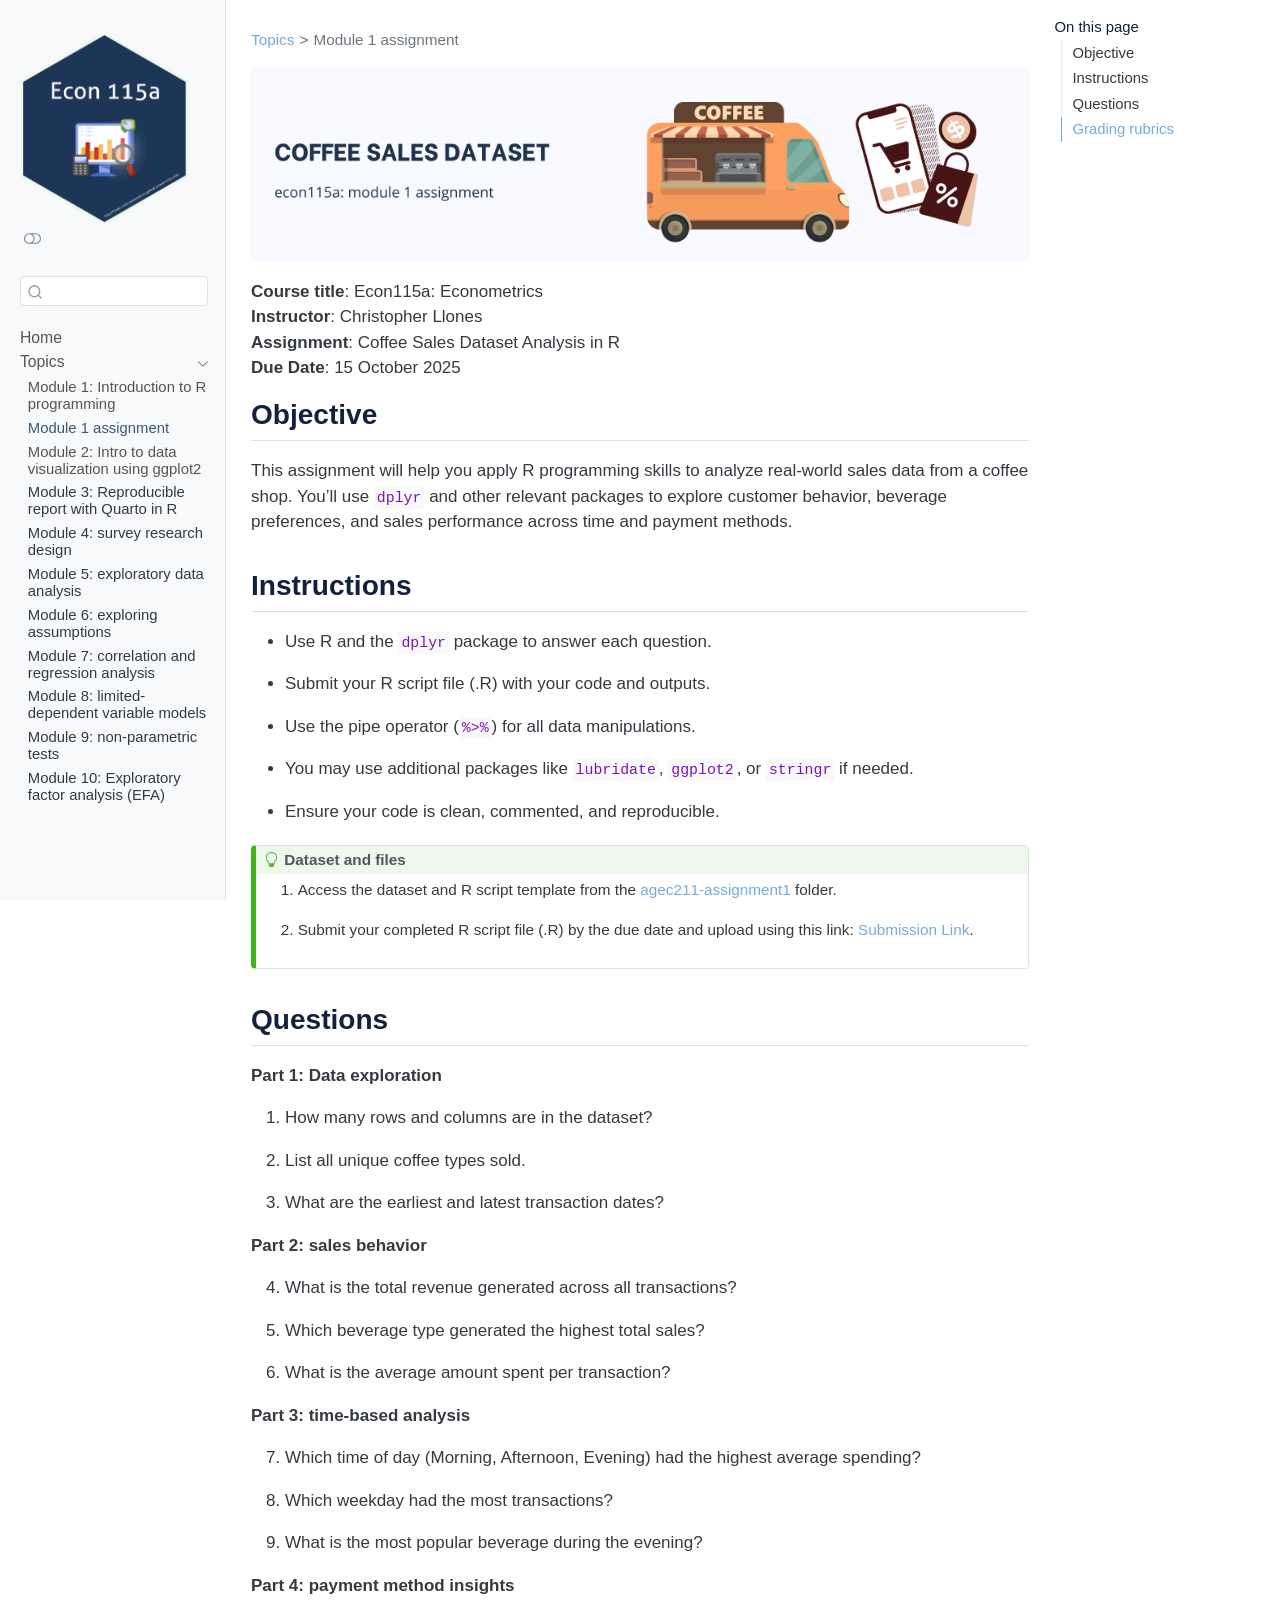
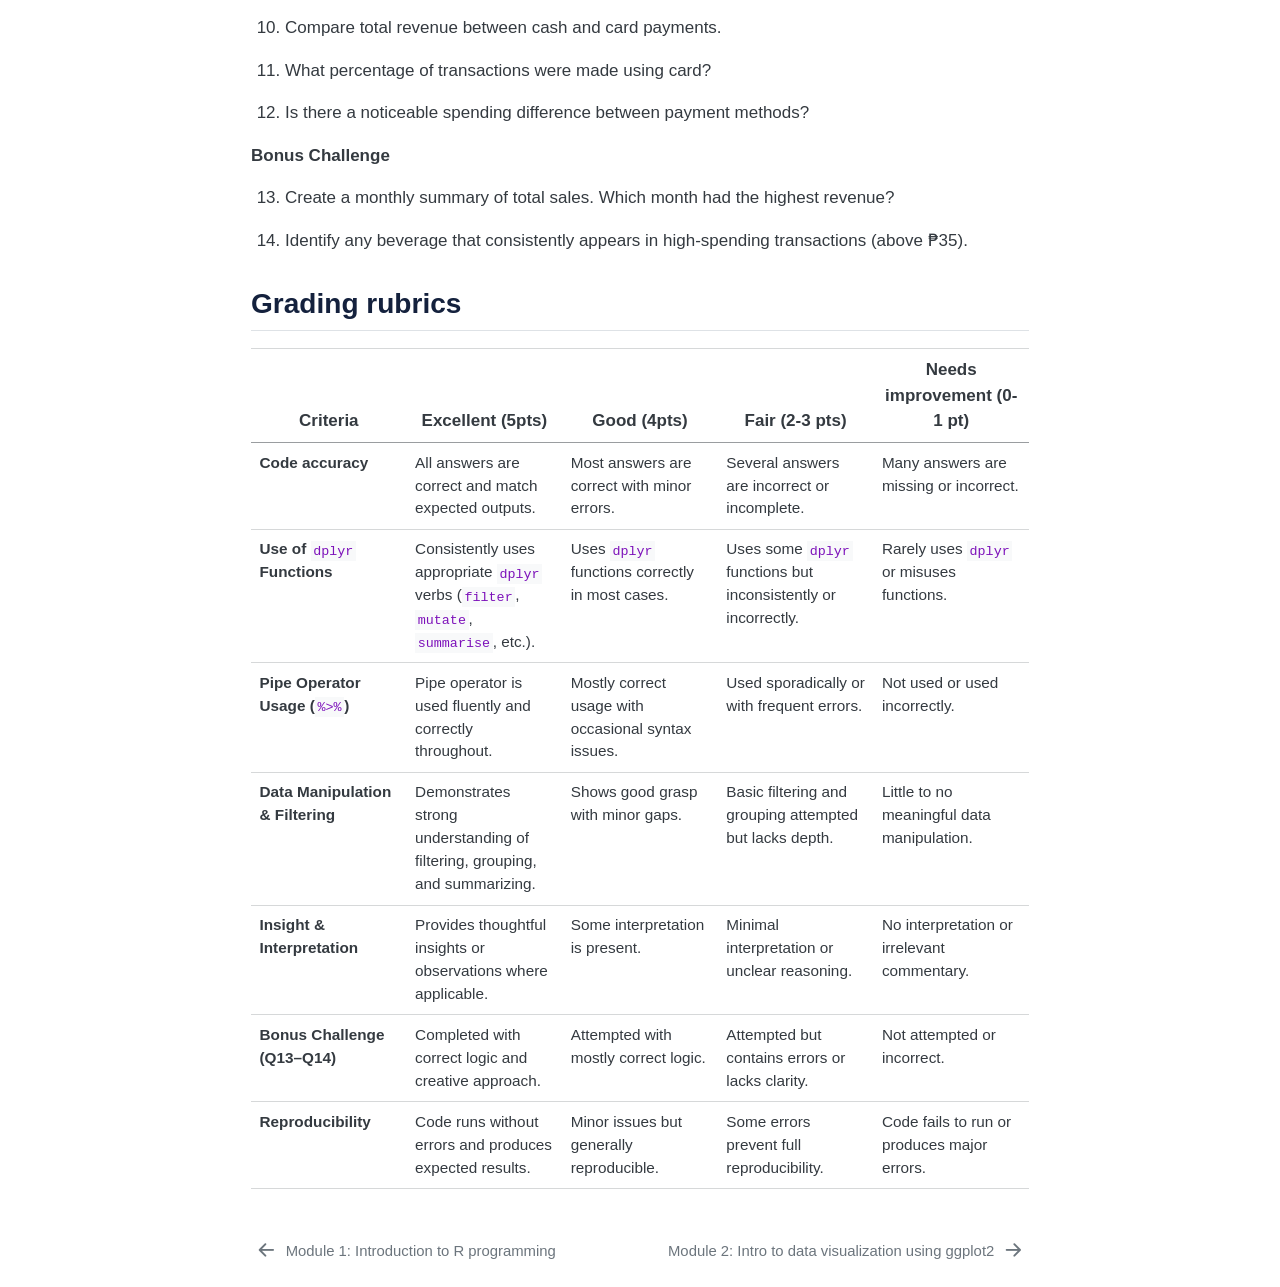
==== docs/01-assignment1-coffee-sales.html @ 6c10d8cb "econ115a assignment1 ini" ====
<!DOCTYPE html>
<html xmlns="http://www.w3.org/1999/xhtml" lang="en" xml:lang="en"><head>

<meta charset="utf-8">
<meta name="generator" content="quarto-1.7.32">

<meta name="viewport" content="width=device-width, initial-scale=1.0, user-scalable=yes">


<title>assignment1-coffee-sales – Econ115a lab</title>
<style>
code{white-space: pre-wrap;}
span.smallcaps{font-variant: small-caps;}
div.columns{display: flex; gap: min(4vw, 1.5em);}
div.column{flex: auto; overflow-x: auto;}
div.hanging-indent{margin-left: 1.5em; text-indent: -1.5em;}
ul.task-list{list-style: none;}
ul.task-list li input[type="checkbox"] {
  width: 0.8em;
  margin: 0 0.8em 0.2em -1em; /* quarto-specific, see https://github.com/quarto-dev/quarto-cli/issues/4556 */ 
  vertical-align: middle;
}
</style>


<script src="site_libs/quarto-nav/quarto-nav.js"></script>
<script src="site_libs/clipboard/clipboard.min.js"></script>
<script src="site_libs/quarto-search/autocomplete.umd.js"></script>
<script src="site_libs/quarto-search/fuse.min.js"></script>
<script src="site_libs/quarto-search/quarto-search.js"></script>
<meta name="quarto:offset" content="./">
<link href="./m2-intro-data-viz-ggplot.html" rel="next">
<link href="./m1-intro-r.html" rel="prev">
<link href="./plot/econ115a-hex-logo.png" rel="icon" type="image/png">
<script src="site_libs/quarto-html/quarto.js" type="module"></script>
<script src="site_libs/quarto-html/tabsets/tabsets.js" type="module"></script>
<script src="site_libs/quarto-html/popper.min.js"></script>
<script src="site_libs/quarto-html/tippy.umd.min.js"></script>
<script src="site_libs/quarto-html/anchor.min.js"></script>
<link href="site_libs/quarto-html/tippy.css" rel="stylesheet">
<link href="site_libs/quarto-html/quarto-syntax-highlighting-37eea08aefeeee20ff55810ff984fec1.css" rel="stylesheet" class="quarto-color-scheme" id="quarto-text-highlighting-styles">
<link href="site_libs/quarto-html/quarto-syntax-highlighting-dark-2fef5ea3f8957b3e4ecc936fc74692ca.css" rel="stylesheet" class="quarto-color-scheme quarto-color-alternate" id="quarto-text-highlighting-styles">
<link href="site_libs/quarto-html/quarto-syntax-highlighting-37eea08aefeeee20ff55810ff984fec1.css" rel="stylesheet" class="quarto-color-scheme-extra" id="quarto-text-highlighting-styles">
<script src="site_libs/bootstrap/bootstrap.min.js"></script>
<link href="site_libs/bootstrap/bootstrap-icons.css" rel="stylesheet">
<link href="site_libs/bootstrap/bootstrap-9d32788644010c1177e19e481e8179ed.min.css" rel="stylesheet" append-hash="true" class="quarto-color-scheme" id="quarto-bootstrap" data-mode="light">
<link href="site_libs/bootstrap/bootstrap-dark-8991eacc4a55f1385cc4d996f833627e.min.css" rel="stylesheet" append-hash="true" class="quarto-color-scheme quarto-color-alternate" id="quarto-bootstrap" data-mode="dark">
<link href="site_libs/bootstrap/bootstrap-9d32788644010c1177e19e481e8179ed.min.css" rel="stylesheet" append-hash="true" class="quarto-color-scheme-extra" id="quarto-bootstrap" data-mode="light">
<script id="quarto-search-options" type="application/json">{
  "location": "sidebar",
  "copy-button": false,
  "collapse-after": 3,
  "panel-placement": "start",
  "type": "textbox",
  "limit": 50,
  "keyboard-shortcut": [
    "f",
    "/",
    "s"
  ],
  "show-item-context": false,
  "language": {
    "search-no-results-text": "No results",
    "search-matching-documents-text": "matching documents",
    "search-copy-link-title": "Copy link to search",
    "search-hide-matches-text": "Hide additional matches",
    "search-more-match-text": "more match in this document",
    "search-more-matches-text": "more matches in this document",
    "search-clear-button-title": "Clear",
    "search-text-placeholder": "",
    "search-detached-cancel-button-title": "Cancel",
    "search-submit-button-title": "Submit",
    "search-label": "Search"
  }
}</script>


</head>

<body class="nav-sidebar docked quarto-light"><script id="quarto-html-before-body" type="application/javascript">
    const toggleBodyColorMode = (bsSheetEl) => {
      const mode = bsSheetEl.getAttribute("data-mode");
      const bodyEl = window.document.querySelector("body");
      if (mode === "dark") {
        bodyEl.classList.add("quarto-dark");
        bodyEl.classList.remove("quarto-light");
      } else {
        bodyEl.classList.add("quarto-light");
        bodyEl.classList.remove("quarto-dark");
      }
    }
    const toggleBodyColorPrimary = () => {
      const bsSheetEl = window.document.querySelector("link#quarto-bootstrap:not([rel=disabled-stylesheet])");
      if (bsSheetEl) {
        toggleBodyColorMode(bsSheetEl);
      }
    }
    const setColorSchemeToggle = (alternate) => {
      const toggles = window.document.querySelectorAll('.quarto-color-scheme-toggle');
      for (let i=0; i < toggles.length; i++) {
        const toggle = toggles[i];
        if (toggle) {
          if (alternate) {
            toggle.classList.add("alternate");
          } else {
            toggle.classList.remove("alternate");
          }
        }
      }
    };
    const toggleColorMode = (alternate) => {
      // Switch the stylesheets
      const primaryStylesheets = window.document.querySelectorAll('link.quarto-color-scheme:not(.quarto-color-alternate)');
      const alternateStylesheets = window.document.querySelectorAll('link.quarto-color-scheme.quarto-color-alternate');
      manageTransitions('#quarto-margin-sidebar .nav-link', false);
      if (alternate) {
        // note: dark is layered on light, we don't disable primary!
        enableStylesheet(alternateStylesheets);
        for (const sheetNode of alternateStylesheets) {
          if (sheetNode.id === "quarto-bootstrap") {
            toggleBodyColorMode(sheetNode);
          }
        }
      } else {
        disableStylesheet(alternateStylesheets);
        enableStylesheet(primaryStylesheets)
        toggleBodyColorPrimary();
      }
      manageTransitions('#quarto-margin-sidebar .nav-link', true);
      // Switch the toggles
      setColorSchemeToggle(alternate)
      // Hack to workaround the fact that safari doesn't
      // properly recolor the scrollbar when toggling (#1455)
      if (navigator.userAgent.indexOf('Safari') > 0 && navigator.userAgent.indexOf('Chrome') == -1) {
        manageTransitions("body", false);
        window.scrollTo(0, 1);
        setTimeout(() => {
          window.scrollTo(0, 0);
          manageTransitions("body", true);
        }, 40);
      }
    }
    const disableStylesheet = (stylesheets) => {
      for (let i=0; i < stylesheets.length; i++) {
        const stylesheet = stylesheets[i];
        stylesheet.rel = 'disabled-stylesheet';
      }
    }
    const enableStylesheet = (stylesheets) => {
      for (let i=0; i < stylesheets.length; i++) {
        const stylesheet = stylesheets[i];
        if(stylesheet.rel !== 'stylesheet') { // for Chrome, which will still FOUC without this check
          stylesheet.rel = 'stylesheet';
        }
      }
    }
    const manageTransitions = (selector, allowTransitions) => {
      const els = window.document.querySelectorAll(selector);
      for (let i=0; i < els.length; i++) {
        const el = els[i];
        if (allowTransitions) {
          el.classList.remove('notransition');
        } else {
          el.classList.add('notransition');
        }
      }
    }
    const isFileUrl = () => {
      return window.location.protocol === 'file:';
    }
    const hasAlternateSentinel = () => {
      let styleSentinel = getColorSchemeSentinel();
      if (styleSentinel !== null) {
        return styleSentinel === "alternate";
      } else {
        return false;
      }
    }
    const setStyleSentinel = (alternate) => {
      const value = alternate ? "alternate" : "default";
      if (!isFileUrl()) {
        window.localStorage.setItem("quarto-color-scheme", value);
      } else {
        localAlternateSentinel = value;
      }
    }
    const getColorSchemeSentinel = () => {
      if (!isFileUrl()) {
        const storageValue = window.localStorage.getItem("quarto-color-scheme");
        return storageValue != null ? storageValue : localAlternateSentinel;
      } else {
        return localAlternateSentinel;
      }
    }
    const toggleGiscusIfUsed = (isAlternate, darkModeDefault) => {
      const baseTheme = document.querySelector('#giscus-base-theme')?.value ?? 'light';
      const alternateTheme = document.querySelector('#giscus-alt-theme')?.value ?? 'dark';
      let newTheme = '';
      if(authorPrefersDark) {
        newTheme = isAlternate ? baseTheme : alternateTheme;
      } else {
        newTheme = isAlternate ? alternateTheme : baseTheme;
      }
      const changeGiscusTheme = () => {
        // From: https://github.com/giscus/giscus/issues/336
        const sendMessage = (message) => {
          const iframe = document.querySelector('iframe.giscus-frame');
          if (!iframe) return;
          iframe.contentWindow.postMessage({ giscus: message }, 'https://giscus.app');
        }
        sendMessage({
          setConfig: {
            theme: newTheme
          }
        });
      }
      const isGiscussLoaded = window.document.querySelector('iframe.giscus-frame') !== null;
      if (isGiscussLoaded) {
        changeGiscusTheme();
      }
    };
    const authorPrefersDark = false;
    const darkModeDefault = authorPrefersDark;
      document.querySelector('link#quarto-text-highlighting-styles.quarto-color-scheme-extra').rel = 'disabled-stylesheet';
      document.querySelector('link#quarto-bootstrap.quarto-color-scheme-extra').rel = 'disabled-stylesheet';
    let localAlternateSentinel = darkModeDefault ? 'alternate' : 'default';
    // Dark / light mode switch
    window.quartoToggleColorScheme = () => {
      // Read the current dark / light value
      let toAlternate = !hasAlternateSentinel();
      toggleColorMode(toAlternate);
      setStyleSentinel(toAlternate);
      toggleGiscusIfUsed(toAlternate, darkModeDefault);
      window.dispatchEvent(new Event('resize'));
    };
    // Switch to dark mode if need be
    if (hasAlternateSentinel()) {
      toggleColorMode(true);
    } else {
      toggleColorMode(false);
    }
  </script>

<div id="quarto-search-results"></div>
  <header id="quarto-header" class="headroom fixed-top">
  <nav class="quarto-secondary-nav">
    <div class="container-fluid d-flex">
      <button type="button" class="quarto-btn-toggle btn" data-bs-toggle="collapse" role="button" data-bs-target=".quarto-sidebar-collapse-item" aria-controls="quarto-sidebar" aria-expanded="false" aria-label="Toggle sidebar navigation" onclick="if (window.quartoToggleHeadroom) { window.quartoToggleHeadroom(); }">
        <i class="bi bi-layout-text-sidebar-reverse"></i>
      </button>
        <nav class="quarto-page-breadcrumbs" aria-label="breadcrumb"><ol class="breadcrumb"><li class="breadcrumb-item"><a href="./m1-intro-r.html">Topics</a></li><li class="breadcrumb-item"><a href="./01-assignment1-coffee-sales.html">Module 1 assignment</a></li></ol></nav>
        <a class="flex-grow-1" role="navigation" data-bs-toggle="collapse" data-bs-target=".quarto-sidebar-collapse-item" aria-controls="quarto-sidebar" aria-expanded="false" aria-label="Toggle sidebar navigation" onclick="if (window.quartoToggleHeadroom) { window.quartoToggleHeadroom(); }">      
        </a>
      <button type="button" class="btn quarto-search-button" aria-label="Search" onclick="window.quartoOpenSearch();">
        <i class="bi bi-search"></i>
      </button>
    </div>
  </nav>
</header>
<!-- content -->
<div id="quarto-content" class="quarto-container page-columns page-rows-contents page-layout-article">
<!-- sidebar -->
  <nav id="quarto-sidebar" class="sidebar collapse collapse-horizontal quarto-sidebar-collapse-item sidebar-navigation docked overflow-auto">
    <div class="pt-lg-2 mt-2 text-left sidebar-header">
      <a href="./index.html" class="sidebar-logo-link">
      <img src="./plot/econ115a-hex-logo.png" alt="" class="sidebar-logo py-0 d-lg-inline d-none">
      </a>
      <div class="sidebar-tools-main">
  <a href="" class="quarto-color-scheme-toggle quarto-navigation-tool  px-1" onclick="window.quartoToggleColorScheme(); return false;" title="Toggle dark mode"><i class="bi"></i></a>
</div>
      </div>
        <div class="mt-2 flex-shrink-0 align-items-center">
        <div class="sidebar-search">
        <div id="quarto-search" class="" title="Search"></div>
        </div>
        </div>
    <div class="sidebar-menu-container"> 
    <ul class="list-unstyled mt-1">
        <li class="sidebar-item">
  <div class="sidebar-item-container"> 
  <a href="./index.html" class="sidebar-item-text sidebar-link">
 <span class="menu-text">Home</span></a>
  </div>
</li>
        <li class="sidebar-item sidebar-item-section">
      <div class="sidebar-item-container"> 
            <a class="sidebar-item-text sidebar-link text-start" data-bs-toggle="collapse" data-bs-target="#quarto-sidebar-section-1" role="navigation" aria-expanded="true">
 <span class="menu-text">Topics</span></a>
          <a class="sidebar-item-toggle text-start" data-bs-toggle="collapse" data-bs-target="#quarto-sidebar-section-1" role="navigation" aria-expanded="true" aria-label="Toggle section">
            <i class="bi bi-chevron-right ms-2"></i>
          </a> 
      </div>
      <ul id="quarto-sidebar-section-1" class="collapse list-unstyled sidebar-section depth1 show">  
          <li class="sidebar-item">
  <div class="sidebar-item-container"> 
  <a href="./m1-intro-r.html" class="sidebar-item-text sidebar-link">
 <span class="menu-text">Module 1: Introduction to R programming</span></a>
  </div>
</li>
          <li class="sidebar-item">
  <div class="sidebar-item-container"> 
  <a href="./01-assignment1-coffee-sales.html" class="sidebar-item-text sidebar-link active">
 <span class="menu-text">Module 1 assignment</span></a>
  </div>
</li>
          <li class="sidebar-item">
  <div class="sidebar-item-container"> 
  <a href="./m2-intro-data-viz-ggplot.html" class="sidebar-item-text sidebar-link">
 <span class="menu-text">Module 2: Intro to data visualization using ggplot2</span></a>
  </div>
</li>
          <li class="sidebar-item">
 <span class="menu-text">Module 3: Reproducible report with Quarto in R</span>
  </li>
          <li class="sidebar-item">
 <span class="menu-text">Module 4: survey research design</span>
  </li>
          <li class="sidebar-item">
 <span class="menu-text">Module 5: exploratory data analysis</span>
  </li>
          <li class="sidebar-item">
 <span class="menu-text">Module 6: exploring assumptions</span>
  </li>
          <li class="sidebar-item">
 <span class="menu-text">Module 7: correlation and regression analysis</span>
  </li>
          <li class="sidebar-item">
 <span class="menu-text">Module 8: limited-dependent variable models</span>
  </li>
          <li class="sidebar-item">
 <span class="menu-text">Module 9: non-parametric tests</span>
  </li>
          <li class="sidebar-item">
 <span class="menu-text">Module 10: Exploratory factor analysis (EFA)</span>
  </li>
      </ul>
  </li>
    </ul>
    </div>
</nav>
<div id="quarto-sidebar-glass" class="quarto-sidebar-collapse-item" data-bs-toggle="collapse" data-bs-target=".quarto-sidebar-collapse-item"></div>
<!-- margin-sidebar -->
    <div id="quarto-margin-sidebar" class="sidebar margin-sidebar">
        <nav id="TOC" role="doc-toc" class="toc-active">
    <h2 id="toc-title">On this page</h2>
   
  <ul>
  <li><a href="#objective" id="toc-objective" class="nav-link active" data-scroll-target="#objective">Objective</a></li>
  <li><a href="#instructions" id="toc-instructions" class="nav-link" data-scroll-target="#instructions">Instructions</a></li>
  <li><a href="#questions" id="toc-questions" class="nav-link" data-scroll-target="#questions">Questions</a></li>
  <li><a href="#grading-rubrics" id="toc-grading-rubrics" class="nav-link" data-scroll-target="#grading-rubrics">Grading rubrics</a></li>
  </ul>
</nav>
    </div>
<!-- main -->
<main class="content" id="quarto-document-content"><header id="title-block-header" class="quarto-title-block"><nav class="quarto-page-breadcrumbs quarto-title-breadcrumbs d-none d-lg-block" aria-label="breadcrumb"><ol class="breadcrumb"><li class="breadcrumb-item"><a href="./m1-intro-r.html">Topics</a></li><li class="breadcrumb-item"><a href="./01-assignment1-coffee-sales.html">Module 1 assignment</a></li></ol></nav></header>





<p><img src="plot/econ115a-assignment1.png" class="img-fluid"></p>
<p><strong>Course title</strong>: Econ115a: Econometrics <br> <strong>Instructor</strong>: Christopher Llones <br> <strong>Assignment</strong>: Coffee Sales Dataset Analysis in R <br> <strong>Due Date</strong>: 15 October 2025</p>
<section id="objective" class="level2">
<h2 class="anchored" data-anchor-id="objective">Objective</h2>
<p>This assignment will help you apply R programming skills to analyze real-world sales data from a coffee shop. You’ll use <code>dplyr</code> and other relevant packages to explore customer behavior, beverage preferences, and sales performance across time and payment methods.</p>
</section>
<section id="instructions" class="level2">
<h2 class="anchored" data-anchor-id="instructions">Instructions</h2>
<ul>
<li><p>Use R and the <code>dplyr</code> package to answer each question.</p></li>
<li><p>Submit your R script file (.R) with your code and outputs.</p></li>
<li><p>Use the pipe operator (<code>%&gt;%</code>) for all data manipulations.</p></li>
<li><p>You may use additional packages like <code>lubridate</code>, <code>ggplot2</code>, or <code>stringr</code> if needed.</p></li>
<li><p>Ensure your code is clean, commented, and reproducible.</p></li>
</ul>
<div class="callout callout-style-default callout-tip callout-titled">
<div class="callout-header d-flex align-content-center">
<div class="callout-icon-container">
<i class="callout-icon"></i>
</div>
<div class="callout-title-container flex-fill">
Dataset and files
</div>
</div>
<div class="callout-body-container callout-body">
<ol type="1">
<li><p>Access the dataset and R script template from the <a href="https://drive.google.com/drive/folders/1F6hD1r-roRAdwbJiM7tzIdOsZFpW36mX?usp=sharing">agec211-assignment1</a> folder.</p></li>
<li><p>Submit your completed R script file (.R) by the due date and upload using this link: <a href="">Submission Link</a>.</p></li>
</ol>
</div>
</div>
</section>
<section id="questions" class="level2">
<h2 class="anchored" data-anchor-id="questions">Questions</h2>
<p><strong>Part 1: Data exploration</strong></p>
<ol type="1">
<li><p>How many rows and columns are in the dataset?</p></li>
<li><p>List all unique coffee types sold.</p></li>
<li><p>What are the earliest and latest transaction dates?</p></li>
</ol>
<p><strong>Part 2: sales behavior</strong></p>
<ol start="4" type="1">
<li><p>What is the total revenue generated across all transactions?</p></li>
<li><p>Which beverage type generated the highest total sales?</p></li>
<li><p>What is the average amount spent per transaction?</p></li>
</ol>
<p><strong>Part 3: time-based analysis</strong></p>
<ol start="7" type="1">
<li><p>Which time of day (Morning, Afternoon, Evening) had the highest average spending?</p></li>
<li><p>Which weekday had the most transactions?</p></li>
<li><p>What is the most popular beverage during the evening?</p></li>
</ol>
<p><strong>Part 4: payment method insights</strong></p>
<ol start="10" type="1">
<li><p>Compare total revenue between cash and card payments.</p></li>
<li><p>What percentage of transactions were made using card?</p></li>
<li><p>Is there a noticeable spending difference between payment methods?</p></li>
</ol>
<p><strong>Bonus Challenge</strong></p>
<ol start="13" type="1">
<li><p>Create a monthly summary of total sales. Which month had the highest revenue?</p></li>
<li><p>Identify any beverage that consistently appears in high-spending transactions (above ₱35).</p></li>
</ol>
</section>
<section id="grading-rubrics" class="level2">
<h2 class="anchored" data-anchor-id="grading-rubrics">Grading rubrics</h2>
<table class="caption-top table">
<colgroup>
<col style="width: 20%">
<col style="width: 20%">
<col style="width: 20%">
<col style="width: 20%">
<col style="width: 20%">
</colgroup>
<thead>
<tr class="header">
<th>Criteria</th>
<th>Excellent (5pts)</th>
<th>Good (4pts)</th>
<th>Fair (2-3 pts)</th>
<th>Needs improvement (0-1 pt)</th>
</tr>
</thead>
<tbody>
<tr class="odd">
<td><strong>Code accuracy</strong></td>
<td>All answers are correct and match expected outputs.</td>
<td>Most answers are correct with minor errors.</td>
<td>Several answers are incorrect or incomplete.</td>
<td>Many answers are missing or incorrect.</td>
</tr>
<tr class="even">
<td><strong>Use of</strong> <code>dplyr</code> <strong>Functions</strong></td>
<td>Consistently uses appropriate <code>dplyr</code> verbs (<code>filter</code>, <code>mutate</code>, <code>summarise</code>, etc.).</td>
<td>Uses <code>dplyr</code> functions correctly in most cases.</td>
<td>Uses some <code>dplyr</code> functions but inconsistently or incorrectly.</td>
<td>Rarely uses <code>dplyr</code> or misuses functions.</td>
</tr>
<tr class="odd">
<td><strong>Pipe Operator Usage (</strong><code>%&gt;%</code><strong>)</strong></td>
<td>Pipe operator is used fluently and correctly throughout.</td>
<td>Mostly correct usage with occasional syntax issues.</td>
<td>Used sporadically or with frequent errors.</td>
<td>Not used or used incorrectly.</td>
</tr>
<tr class="even">
<td><strong>Data Manipulation &amp; Filtering</strong></td>
<td>Demonstrates strong understanding of filtering, grouping, and summarizing.</td>
<td>Shows good grasp with minor gaps.</td>
<td>Basic filtering and grouping attempted but lacks depth.</td>
<td>Little to no meaningful data manipulation.</td>
</tr>
<tr class="odd">
<td><strong>Insight &amp; Interpretation</strong></td>
<td>Provides thoughtful insights or observations where applicable.</td>
<td>Some interpretation is present.</td>
<td>Minimal interpretation or unclear reasoning.</td>
<td>No interpretation or irrelevant commentary.</td>
</tr>
<tr class="even">
<td><strong>Bonus Challenge (Q13–Q14)</strong></td>
<td>Completed with correct logic and creative approach.</td>
<td>Attempted with mostly correct logic.</td>
<td>Attempted but contains errors or lacks clarity.</td>
<td>Not attempted or incorrect.</td>
</tr>
<tr class="odd">
<td><strong>Reproducibility</strong></td>
<td>Code runs without errors and produces expected results.</td>
<td>Minor issues but generally reproducible.</td>
<td>Some errors prevent full reproducibility.</td>
<td>Code fails to run or produces major errors.</td>
</tr>
</tbody>
</table>


</section>

</main> <!-- /main -->
<script id="quarto-html-after-body" type="application/javascript">
  window.document.addEventListener("DOMContentLoaded", function (event) {
    // Ensure there is a toggle, if there isn't float one in the top right
    if (window.document.querySelector('.quarto-color-scheme-toggle') === null) {
      const a = window.document.createElement('a');
      a.classList.add('top-right');
      a.classList.add('quarto-color-scheme-toggle');
      a.href = "";
      a.onclick = function() { try { window.quartoToggleColorScheme(); } catch {} return false; };
      const i = window.document.createElement("i");
      i.classList.add('bi');
      a.appendChild(i);
      window.document.body.appendChild(a);
    }
    setColorSchemeToggle(hasAlternateSentinel())
    const icon = "";
    const anchorJS = new window.AnchorJS();
    anchorJS.options = {
      placement: 'right',
      icon: icon
    };
    anchorJS.add('.anchored');
    const isCodeAnnotation = (el) => {
      for (const clz of el.classList) {
        if (clz.startsWith('code-annotation-')) {                     
          return true;
        }
      }
      return false;
    }
    const onCopySuccess = function(e) {
      // button target
      const button = e.trigger;
      // don't keep focus
      button.blur();
      // flash "checked"
      button.classList.add('code-copy-button-checked');
      var currentTitle = button.getAttribute("title");
      button.setAttribute("title", "Copied!");
      let tooltip;
      if (window.bootstrap) {
        button.setAttribute("data-bs-toggle", "tooltip");
        button.setAttribute("data-bs-placement", "left");
        button.setAttribute("data-bs-title", "Copied!");
        tooltip = new bootstrap.Tooltip(button, 
          { trigger: "manual", 
            customClass: "code-copy-button-tooltip",
            offset: [0, -8]});
        tooltip.show();    
      }
      setTimeout(function() {
        if (tooltip) {
          tooltip.hide();
          button.removeAttribute("data-bs-title");
          button.removeAttribute("data-bs-toggle");
          button.removeAttribute("data-bs-placement");
        }
        button.setAttribute("title", currentTitle);
        button.classList.remove('code-copy-button-checked');
      }, 1000);
      // clear code selection
      e.clearSelection();
    }
    const getTextToCopy = function(trigger) {
        const codeEl = trigger.previousElementSibling.cloneNode(true);
        for (const childEl of codeEl.children) {
          if (isCodeAnnotation(childEl)) {
            childEl.remove();
          }
        }
        return codeEl.innerText;
    }
    const clipboard = new window.ClipboardJS('.code-copy-button:not([data-in-quarto-modal])', {
      text: getTextToCopy
    });
    clipboard.on('success', onCopySuccess);
    if (window.document.getElementById('quarto-embedded-source-code-modal')) {
      const clipboardModal = new window.ClipboardJS('.code-copy-button[data-in-quarto-modal]', {
        text: getTextToCopy,
        container: window.document.getElementById('quarto-embedded-source-code-modal')
      });
      clipboardModal.on('success', onCopySuccess);
    }
      var localhostRegex = new RegExp(/^(?:http|https):\/\/localhost\:?[0-9]*\//);
      var mailtoRegex = new RegExp(/^mailto:/);
        var filterRegex = new RegExp("https:\/\/econ-115a-econometrics\.github\.io\/econ115a-lab-site\/");
      var isInternal = (href) => {
          return filterRegex.test(href) || localhostRegex.test(href) || mailtoRegex.test(href);
      }
      // Inspect non-navigation links and adorn them if external
     var links = window.document.querySelectorAll('a[href]:not(.nav-link):not(.navbar-brand):not(.toc-action):not(.sidebar-link):not(.sidebar-item-toggle):not(.pagination-link):not(.no-external):not([aria-hidden]):not(.dropdown-item):not(.quarto-navigation-tool):not(.about-link)');
      for (var i=0; i<links.length; i++) {
        const link = links[i];
        if (!isInternal(link.href)) {
          // undo the damage that might have been done by quarto-nav.js in the case of
          // links that we want to consider external
          if (link.dataset.originalHref !== undefined) {
            link.href = link.dataset.originalHref;
          }
        }
      }
    function tippyHover(el, contentFn, onTriggerFn, onUntriggerFn) {
      const config = {
        allowHTML: true,
        maxWidth: 500,
        delay: 100,
        arrow: false,
        appendTo: function(el) {
            return el.parentElement;
        },
        interactive: true,
        interactiveBorder: 10,
        theme: 'quarto',
        placement: 'bottom-start',
      };
      if (contentFn) {
        config.content = contentFn;
      }
      if (onTriggerFn) {
        config.onTrigger = onTriggerFn;
      }
      if (onUntriggerFn) {
        config.onUntrigger = onUntriggerFn;
      }
      window.tippy(el, config); 
    }
    const noterefs = window.document.querySelectorAll('a[role="doc-noteref"]');
    for (var i=0; i<noterefs.length; i++) {
      const ref = noterefs[i];
      tippyHover(ref, function() {
        // use id or data attribute instead here
        let href = ref.getAttribute('data-footnote-href') || ref.getAttribute('href');
        try { href = new URL(href).hash; } catch {}
        const id = href.replace(/^#\/?/, "");
        const note = window.document.getElementById(id);
        if (note) {
          return note.innerHTML;
        } else {
          return "";
        }
      });
    }
    const xrefs = window.document.querySelectorAll('a.quarto-xref');
    const processXRef = (id, note) => {
      // Strip column container classes
      const stripColumnClz = (el) => {
        el.classList.remove("page-full", "page-columns");
        if (el.children) {
          for (const child of el.children) {
            stripColumnClz(child);
          }
        }
      }
      stripColumnClz(note)
      if (id === null || id.startsWith('sec-')) {
        // Special case sections, only their first couple elements
        const container = document.createElement("div");
        if (note.children && note.children.length > 2) {
          container.appendChild(note.children[0].cloneNode(true));
          for (let i = 1; i < note.children.length; i++) {
            const child = note.children[i];
            if (child.tagName === "P" && child.innerText === "") {
              continue;
            } else {
              container.appendChild(child.cloneNode(true));
              break;
            }
          }
          if (window.Quarto?.typesetMath) {
            window.Quarto.typesetMath(container);
          }
          return container.innerHTML
        } else {
          if (window.Quarto?.typesetMath) {
            window.Quarto.typesetMath(note);
          }
          return note.innerHTML;
        }
      } else {
        // Remove any anchor links if they are present
        const anchorLink = note.querySelector('a.anchorjs-link');
        if (anchorLink) {
          anchorLink.remove();
        }
        if (window.Quarto?.typesetMath) {
          window.Quarto.typesetMath(note);
        }
        if (note.classList.contains("callout")) {
          return note.outerHTML;
        } else {
          return note.innerHTML;
        }
      }
    }
    for (var i=0; i<xrefs.length; i++) {
      const xref = xrefs[i];
      tippyHover(xref, undefined, function(instance) {
        instance.disable();
        let url = xref.getAttribute('href');
        let hash = undefined; 
        if (url.startsWith('#')) {
          hash = url;
        } else {
          try { hash = new URL(url).hash; } catch {}
        }
        if (hash) {
          const id = hash.replace(/^#\/?/, "");
          const note = window.document.getElementById(id);
          if (note !== null) {
            try {
              const html = processXRef(id, note.cloneNode(true));
              instance.setContent(html);
            } finally {
              instance.enable();
              instance.show();
            }
          } else {
            // See if we can fetch this
            fetch(url.split('#')[0])
            .then(res => res.text())
            .then(html => {
              const parser = new DOMParser();
              const htmlDoc = parser.parseFromString(html, "text/html");
              const note = htmlDoc.getElementById(id);
              if (note !== null) {
                const html = processXRef(id, note);
                instance.setContent(html);
              } 
            }).finally(() => {
              instance.enable();
              instance.show();
            });
          }
        } else {
          // See if we can fetch a full url (with no hash to target)
          // This is a special case and we should probably do some content thinning / targeting
          fetch(url)
          .then(res => res.text())
          .then(html => {
            const parser = new DOMParser();
            const htmlDoc = parser.parseFromString(html, "text/html");
            const note = htmlDoc.querySelector('main.content');
            if (note !== null) {
              // This should only happen for chapter cross references
              // (since there is no id in the URL)
              // remove the first header
              if (note.children.length > 0 && note.children[0].tagName === "HEADER") {
                note.children[0].remove();
              }
              const html = processXRef(null, note);
              instance.setContent(html);
            } 
          }).finally(() => {
            instance.enable();
            instance.show();
          });
        }
      }, function(instance) {
      });
    }
        let selectedAnnoteEl;
        const selectorForAnnotation = ( cell, annotation) => {
          let cellAttr = 'data-code-cell="' + cell + '"';
          let lineAttr = 'data-code-annotation="' +  annotation + '"';
          const selector = 'span[' + cellAttr + '][' + lineAttr + ']';
          return selector;
        }
        const selectCodeLines = (annoteEl) => {
          const doc = window.document;
          const targetCell = annoteEl.getAttribute("data-target-cell");
          const targetAnnotation = annoteEl.getAttribute("data-target-annotation");
          const annoteSpan = window.document.querySelector(selectorForAnnotation(targetCell, targetAnnotation));
          const lines = annoteSpan.getAttribute("data-code-lines").split(",");
          const lineIds = lines.map((line) => {
            return targetCell + "-" + line;
          })
          let top = null;
          let height = null;
          let parent = null;
          if (lineIds.length > 0) {
              //compute the position of the single el (top and bottom and make a div)
              const el = window.document.getElementById(lineIds[0]);
              top = el.offsetTop;
              height = el.offsetHeight;
              parent = el.parentElement.parentElement;
            if (lineIds.length > 1) {
              const lastEl = window.document.getElementById(lineIds[lineIds.length - 1]);
              const bottom = lastEl.offsetTop + lastEl.offsetHeight;
              height = bottom - top;
            }
            if (top !== null && height !== null && parent !== null) {
              // cook up a div (if necessary) and position it 
              let div = window.document.getElementById("code-annotation-line-highlight");
              if (div === null) {
                div = window.document.createElement("div");
                div.setAttribute("id", "code-annotation-line-highlight");
                div.style.position = 'absolute';
                parent.appendChild(div);
              }
              div.style.top = top - 2 + "px";
              div.style.height = height + 4 + "px";
              div.style.left = 0;
              let gutterDiv = window.document.getElementById("code-annotation-line-highlight-gutter");
              if (gutterDiv === null) {
                gutterDiv = window.document.createElement("div");
                gutterDiv.setAttribute("id", "code-annotation-line-highlight-gutter");
                gutterDiv.style.position = 'absolute';
                const codeCell = window.document.getElementById(targetCell);
                const gutter = codeCell.querySelector('.code-annotation-gutter');
                gutter.appendChild(gutterDiv);
              }
              gutterDiv.style.top = top - 2 + "px";
              gutterDiv.style.height = height + 4 + "px";
            }
            selectedAnnoteEl = annoteEl;
          }
        };
        const unselectCodeLines = () => {
          const elementsIds = ["code-annotation-line-highlight", "code-annotation-line-highlight-gutter"];
          elementsIds.forEach((elId) => {
            const div = window.document.getElementById(elId);
            if (div) {
              div.remove();
            }
          });
          selectedAnnoteEl = undefined;
        };
          // Handle positioning of the toggle
      window.addEventListener(
        "resize",
        throttle(() => {
          elRect = undefined;
          if (selectedAnnoteEl) {
            selectCodeLines(selectedAnnoteEl);
          }
        }, 10)
      );
      function throttle(fn, ms) {
      let throttle = false;
      let timer;
        return (...args) => {
          if(!throttle) { // first call gets through
              fn.apply(this, args);
              throttle = true;
          } else { // all the others get throttled
              if(timer) clearTimeout(timer); // cancel #2
              timer = setTimeout(() => {
                fn.apply(this, args);
                timer = throttle = false;
              }, ms);
          }
        };
      }
        // Attach click handler to the DT
        const annoteDls = window.document.querySelectorAll('dt[data-target-cell]');
        for (const annoteDlNode of annoteDls) {
          annoteDlNode.addEventListener('click', (event) => {
            const clickedEl = event.target;
            if (clickedEl !== selectedAnnoteEl) {
              unselectCodeLines();
              const activeEl = window.document.querySelector('dt[data-target-cell].code-annotation-active');
              if (activeEl) {
                activeEl.classList.remove('code-annotation-active');
              }
              selectCodeLines(clickedEl);
              clickedEl.classList.add('code-annotation-active');
            } else {
              // Unselect the line
              unselectCodeLines();
              clickedEl.classList.remove('code-annotation-active');
            }
          });
        }
    const findCites = (el) => {
      const parentEl = el.parentElement;
      if (parentEl) {
        const cites = parentEl.dataset.cites;
        if (cites) {
          return {
            el,
            cites: cites.split(' ')
          };
        } else {
          return findCites(el.parentElement)
        }
      } else {
        return undefined;
      }
    };
    var bibliorefs = window.document.querySelectorAll('a[role="doc-biblioref"]');
    for (var i=0; i<bibliorefs.length; i++) {
      const ref = bibliorefs[i];
      const citeInfo = findCites(ref);
      if (citeInfo) {
        tippyHover(citeInfo.el, function() {
          var popup = window.document.createElement('div');
          citeInfo.cites.forEach(function(cite) {
            var citeDiv = window.document.createElement('div');
            citeDiv.classList.add('hanging-indent');
            citeDiv.classList.add('csl-entry');
            var biblioDiv = window.document.getElementById('ref-' + cite);
            if (biblioDiv) {
              citeDiv.innerHTML = biblioDiv.innerHTML;
            }
            popup.appendChild(citeDiv);
          });
          return popup.innerHTML;
        });
      }
    }
  });
  </script>
<nav class="page-navigation">
  <div class="nav-page nav-page-previous">
      <a href="./m1-intro-r.html" class="pagination-link" aria-label="Module 1: Introduction to R programming">
        <i class="bi bi-arrow-left-short"></i> <span class="nav-page-text">Module 1: Introduction to R programming</span>
      </a>          
  </div>
  <div class="nav-page nav-page-next">
      <a href="./m2-intro-data-viz-ggplot.html" class="pagination-link" aria-label="Module 2: Intro to data visualization using ggplot2">
        <span class="nav-page-text">Module 2: Intro to data visualization using ggplot2</span> <i class="bi bi-arrow-right-short"></i>
      </a>
  </div>
</nav>
</div> <!-- /content -->




</body></html>
---- docs/site_libs/quarto-html/tippy.css ----
.tippy-box[data-animation=fade][data-state=hidden]{opacity:0}[data-tippy-root]{max-width:calc(100vw - 10px)}.tippy-box{position:relative;background-color:#333;color:#fff;border-radius:4px;font-size:14px;line-height:1.4;white-space:normal;outline:0;transition-property:transform,visibility,opacity}.tippy-box[data-placement^=top]>.tippy-arrow{bottom:0}.tippy-box[data-placement^=top]>.tippy-arrow:before{bottom:-7px;left:0;border-width:8px 8px 0;border-top-color:initial;transform-origin:center top}.tippy-box[data-placement^=bottom]>.tippy-arrow{top:0}.tippy-box[data-placement^=bottom]>.tippy-arrow:before{top:-7px;left:0;border-width:0 8px 8px;border-bottom-color:initial;transform-origin:center bottom}.tippy-box[data-placement^=left]>.tippy-arrow{right:0}.tippy-box[data-placement^=left]>.tippy-arrow:before{border-width:8px 0 8px 8px;border-left-color:initial;right:-7px;transform-origin:center left}.tippy-box[data-placement^=right]>.tippy-arrow{left:0}.tippy-box[data-placement^=right]>.tippy-arrow:before{left:-7px;border-width:8px 8px 8px 0;border-right-color:initial;transform-origin:center right}.tippy-box[data-inertia][data-state=visible]{transition-timing-function:cubic-bezier(.54,1.5,.38,1.11)}.tippy-arrow{width:16px;height:16px;color:#333}.tippy-arrow:before{content:"";position:absolute;border-color:transparent;border-style:solid}.tippy-content{position:relative;padding:5px 9px;z-index:1}
---- docs/site_libs/quarto-html/quarto-syntax-highlighting-37eea08aefeeee20ff55810ff984fec1.css ----
/* quarto syntax highlight colors */
:root {
  --quarto-hl-ot-color: #003B4F;
  --quarto-hl-at-color: #657422;
  --quarto-hl-ss-color: #20794D;
  --quarto-hl-an-color: #5E5E5E;
  --quarto-hl-fu-color: #4758AB;
  --quarto-hl-st-color: #20794D;
  --quarto-hl-cf-color: #003B4F;
  --quarto-hl-op-color: #5E5E5E;
  --quarto-hl-er-color: #AD0000;
  --quarto-hl-bn-color: #AD0000;
  --quarto-hl-al-color: #AD0000;
  --quarto-hl-va-color: #111111;
  --quarto-hl-bu-color: inherit;
  --quarto-hl-ex-color: inherit;
  --quarto-hl-pp-color: #AD0000;
  --quarto-hl-in-color: #5E5E5E;
  --quarto-hl-vs-color: #20794D;
  --quarto-hl-wa-color: #5E5E5E;
  --quarto-hl-do-color: #5E5E5E;
  --quarto-hl-im-color: #00769E;
  --quarto-hl-ch-color: #20794D;
  --quarto-hl-dt-color: #AD0000;
  --quarto-hl-fl-color: #AD0000;
  --quarto-hl-co-color: #5E5E5E;
  --quarto-hl-cv-color: #5E5E5E;
  --quarto-hl-cn-color: #8f5902;
  --quarto-hl-sc-color: #5E5E5E;
  --quarto-hl-dv-color: #AD0000;
  --quarto-hl-kw-color: #003B4F;
}

/* other quarto variables */
:root {
  --quarto-font-monospace: SFMono-Regular, Menlo, Monaco, Consolas, "Liberation Mono", "Courier New", monospace;
}

/* syntax highlight based on Pandoc's rules */
pre > code.sourceCode > span {
  color: #003B4F;
}

code.sourceCode > span {
  color: #003B4F;
}

div.sourceCode,
div.sourceCode pre.sourceCode {
  color: #003B4F;
}

/* Normal */
code span {
  color: #003B4F;
}

/* Alert */
code span.al {
  color: #AD0000;
  font-style: inherit;
}

/* Annotation */
code span.an {
  color: #5E5E5E;
  font-style: inherit;
}

/* Attribute */
code span.at {
  color: #657422;
  font-style: inherit;
}

/* BaseN */
code span.bn {
  color: #AD0000;
  font-style: inherit;
}

/* BuiltIn */
code span.bu {
  font-style: inherit;
}

/* ControlFlow */
code span.cf {
  color: #003B4F;
  font-weight: bold;
  font-style: inherit;
}

/* Char */
code span.ch {
  color: #20794D;
  font-style: inherit;
}

/* Constant */
code span.cn {
  color: #8f5902;
  font-style: inherit;
}

/* Comment */
code span.co {
  color: #5E5E5E;
  font-style: inherit;
}

/* CommentVar */
code span.cv {
  color: #5E5E5E;
  font-style: italic;
}

/* Documentation */
code span.do {
  color: #5E5E5E;
  font-style: italic;
}

/* DataType */
code span.dt {
  color: #AD0000;
  font-style: inherit;
}

/* DecVal */
code span.dv {
  color: #AD0000;
  font-style: inherit;
}

/* Error */
code span.er {
  color: #AD0000;
  font-style: inherit;
}

/* Extension */
code span.ex {
  font-style: inherit;
}

/* Float */
code span.fl {
  color: #AD0000;
  font-style: inherit;
}

/* Function */
code span.fu {
  color: #4758AB;
  font-style: inherit;
}

/* Import */
code span.im {
  color: #00769E;
  font-style: inherit;
}

/* Information */
code span.in {
  color: #5E5E5E;
  font-style: inherit;
}

/* Keyword */
code span.kw {
  color: #003B4F;
  font-weight: bold;
  font-style: inherit;
}

/* Operator */
code span.op {
  color: #5E5E5E;
  font-style: inherit;
}

/* Other */
code span.ot {
  color: #003B4F;
  font-style: inherit;
}

/* Preprocessor */
code span.pp {
  color: #AD0000;
  font-style: inherit;
}

/* SpecialChar */
code span.sc {
  color: #5E5E5E;
  font-style: inherit;
}

/* SpecialString */
code span.ss {
  color: #20794D;
  font-style: inherit;
}

/* String */
code span.st {
  color: #20794D;
  font-style: inherit;
}

/* Variable */
code span.va {
  color: #111111;
  font-style: inherit;
}

/* VerbatimString */
code span.vs {
  color: #20794D;
  font-style: inherit;
}

/* Warning */
code span.wa {
  color: #5E5E5E;
  font-style: italic;
}

.prevent-inlining {
  content: "</";
}

/*# sourceMappingURL=27d3d809615f7771493d095567f04340.css.map */
---- docs/site_libs/quarto-html/quarto-syntax-highlighting-dark-2fef5ea3f8957b3e4ecc936fc74692ca.css ----
/* quarto syntax highlight colors */
:root {
  --quarto-hl-al-color: #f07178;
  --quarto-hl-an-color: #d4d0ab;
  --quarto-hl-at-color: #00e0e0;
  --quarto-hl-bn-color: #d4d0ab;
  --quarto-hl-bu-color: #abe338;
  --quarto-hl-ch-color: #abe338;
  --quarto-hl-co-color: #f8f8f2;
  --quarto-hl-cv-color: #ffd700;
  --quarto-hl-cn-color: #ffd700;
  --quarto-hl-cf-color: #ffa07a;
  --quarto-hl-dt-color: #ffa07a;
  --quarto-hl-dv-color: #d4d0ab;
  --quarto-hl-do-color: #f8f8f2;
  --quarto-hl-er-color: #f07178;
  --quarto-hl-ex-color: #00e0e0;
  --quarto-hl-fl-color: #d4d0ab;
  --quarto-hl-fu-color: #ffa07a;
  --quarto-hl-im-color: #abe338;
  --quarto-hl-in-color: #d4d0ab;
  --quarto-hl-kw-color: #ffa07a;
  --quarto-hl-op-color: #ffa07a;
  --quarto-hl-ot-color: #00e0e0;
  --quarto-hl-pp-color: #dcc6e0;
  --quarto-hl-re-color: #00e0e0;
  --quarto-hl-sc-color: #abe338;
  --quarto-hl-ss-color: #abe338;
  --quarto-hl-st-color: #abe338;
  --quarto-hl-va-color: #00e0e0;
  --quarto-hl-vs-color: #abe338;
  --quarto-hl-wa-color: #dcc6e0;
}

/* other quarto variables */
:root {
  --quarto-font-monospace: SFMono-Regular, Menlo, Monaco, Consolas, "Liberation Mono", "Courier New", monospace;
}

/* syntax highlight based on Pandoc's rules */
pre > code.sourceCode > span {
  color: #f8f8f2;
}

code.sourceCode > span {
  color: #f8f8f2;
}

div.sourceCode,
div.sourceCode pre.sourceCode {
  color: #f8f8f2;
}

/* Normal */
code span {
  color: #f8f8f2;
}

/* Alert */
code span.al {
  color: #f07178;
}

/* Annotation */
code span.an {
  color: #d4d0ab;
}

/* Attribute */
code span.at {
  color: #00e0e0;
}

/* BaseN */
code span.bn {
  color: #d4d0ab;
}

/* BuiltIn */
code span.bu {
  color: #abe338;
}

/* ControlFlow */
code span.cf {
  font-weight: bold;
  color: #ffa07a;
}

/* Char */
code span.ch {
  color: #abe338;
}

/* Constant */
code span.cn {
  color: #ffd700;
}

/* Comment */
code span.co {
  font-style: italic;
  color: #f8f8f2;
}

/* CommentVar */
code span.cv {
  color: #ffd700;
}

/* Documentation */
code span.do {
  color: #f8f8f2;
}

/* DataType */
code span.dt {
  color: #ffa07a;
}

/* DecVal */
code span.dv {
  color: #d4d0ab;
}

/* Error */
code span.er {
  color: #f07178;
  text-decoration: underline;
}

/* Extension */
code span.ex {
  font-weight: bold;
  color: #00e0e0;
}

/* Float */
code span.fl {
  color: #d4d0ab;
}

/* Function */
code span.fu {
  color: #ffa07a;
}

/* Import */
code span.im {
  color: #abe338;
}

/* Information */
code span.in {
  color: #d4d0ab;
}

/* Keyword */
code span.kw {
  font-weight: bold;
  color: #ffa07a;
}

/* Operator */
code span.op {
  color: #ffa07a;
}

/* Other */
code span.ot {
  color: #00e0e0;
}

/* Preprocessor */
code span.pp {
  color: #dcc6e0;
}

/* RegionMarker */
code span.re {
  background-color: #f8f8f2;
  color: #00e0e0;
}

/* SpecialChar */
code span.sc {
  color: #abe338;
}

/* SpecialString */
code span.ss {
  color: #abe338;
}

/* String */
code span.st {
  color: #abe338;
}

/* Variable */
code span.va {
  color: #00e0e0;
}

/* VerbatimString */
code span.vs {
  color: #abe338;
}

/* Warning */
code span.wa {
  color: #dcc6e0;
}

.prevent-inlining {
  content: "</";
}

/*# sourceMappingURL=9d1c423767af11a14e59cf8ecfea55bb.css.map */
---- docs/site_libs/quarto-html/quarto-syntax-highlighting-37eea08aefeeee20ff55810ff984fec1.css ----
/* quarto syntax highlight colors */
:root {
  --quarto-hl-ot-color: #003B4F;
  --quarto-hl-at-color: #657422;
  --quarto-hl-ss-color: #20794D;
  --quarto-hl-an-color: #5E5E5E;
  --quarto-hl-fu-color: #4758AB;
  --quarto-hl-st-color: #20794D;
  --quarto-hl-cf-color: #003B4F;
  --quarto-hl-op-color: #5E5E5E;
  --quarto-hl-er-color: #AD0000;
  --quarto-hl-bn-color: #AD0000;
  --quarto-hl-al-color: #AD0000;
  --quarto-hl-va-color: #111111;
  --quarto-hl-bu-color: inherit;
  --quarto-hl-ex-color: inherit;
  --quarto-hl-pp-color: #AD0000;
  --quarto-hl-in-color: #5E5E5E;
  --quarto-hl-vs-color: #20794D;
  --quarto-hl-wa-color: #5E5E5E;
  --quarto-hl-do-color: #5E5E5E;
  --quarto-hl-im-color: #00769E;
  --quarto-hl-ch-color: #20794D;
  --quarto-hl-dt-color: #AD0000;
  --quarto-hl-fl-color: #AD0000;
  --quarto-hl-co-color: #5E5E5E;
  --quarto-hl-cv-color: #5E5E5E;
  --quarto-hl-cn-color: #8f5902;
  --quarto-hl-sc-color: #5E5E5E;
  --quarto-hl-dv-color: #AD0000;
  --quarto-hl-kw-color: #003B4F;
}

/* other quarto variables */
:root {
  --quarto-font-monospace: SFMono-Regular, Menlo, Monaco, Consolas, "Liberation Mono", "Courier New", monospace;
}

/* syntax highlight based on Pandoc's rules */
pre > code.sourceCode > span {
  color: #003B4F;
}

code.sourceCode > span {
  color: #003B4F;
}

div.sourceCode,
div.sourceCode pre.sourceCode {
  color: #003B4F;
}

/* Normal */
code span {
  color: #003B4F;
}

/* Alert */
code span.al {
  color: #AD0000;
  font-style: inherit;
}

/* Annotation */
code span.an {
  color: #5E5E5E;
  font-style: inherit;
}

/* Attribute */
code span.at {
  color: #657422;
  font-style: inherit;
}

/* BaseN */
code span.bn {
  color: #AD0000;
  font-style: inherit;
}

/* BuiltIn */
code span.bu {
  font-style: inherit;
}

/* ControlFlow */
code span.cf {
  color: #003B4F;
  font-weight: bold;
  font-style: inherit;
}

/* Char */
code span.ch {
  color: #20794D;
  font-style: inherit;
}

/* Constant */
code span.cn {
  color: #8f5902;
  font-style: inherit;
}

/* Comment */
code span.co {
  color: #5E5E5E;
  font-style: inherit;
}

/* CommentVar */
code span.cv {
  color: #5E5E5E;
  font-style: italic;
}

/* Documentation */
code span.do {
  color: #5E5E5E;
  font-style: italic;
}

/* DataType */
code span.dt {
  color: #AD0000;
  font-style: inherit;
}

/* DecVal */
code span.dv {
  color: #AD0000;
  font-style: inherit;
}

/* Error */
code span.er {
  color: #AD0000;
  font-style: inherit;
}

/* Extension */
code span.ex {
  font-style: inherit;
}

/* Float */
code span.fl {
  color: #AD0000;
  font-style: inherit;
}

/* Function */
code span.fu {
  color: #4758AB;
  font-style: inherit;
}

/* Import */
code span.im {
  color: #00769E;
  font-style: inherit;
}

/* Information */
code span.in {
  color: #5E5E5E;
  font-style: inherit;
}

/* Keyword */
code span.kw {
  color: #003B4F;
  font-weight: bold;
  font-style: inherit;
}

/* Operator */
code span.op {
  color: #5E5E5E;
  font-style: inherit;
}

/* Other */
code span.ot {
  color: #003B4F;
  font-style: inherit;
}

/* Preprocessor */
code span.pp {
  color: #AD0000;
  font-style: inherit;
}

/* SpecialChar */
code span.sc {
  color: #5E5E5E;
  font-style: inherit;
}

/* SpecialString */
code span.ss {
  color: #20794D;
  font-style: inherit;
}

/* String */
code span.st {
  color: #20794D;
  font-style: inherit;
}

/* Variable */
code span.va {
  color: #111111;
  font-style: inherit;
}

/* VerbatimString */
code span.vs {
  color: #20794D;
  font-style: inherit;
}

/* Warning */
code span.wa {
  color: #5E5E5E;
  font-style: italic;
}

.prevent-inlining {
  content: "</";
}

/*# sourceMappingURL=27d3d809615f7771493d095567f04340.css.map */
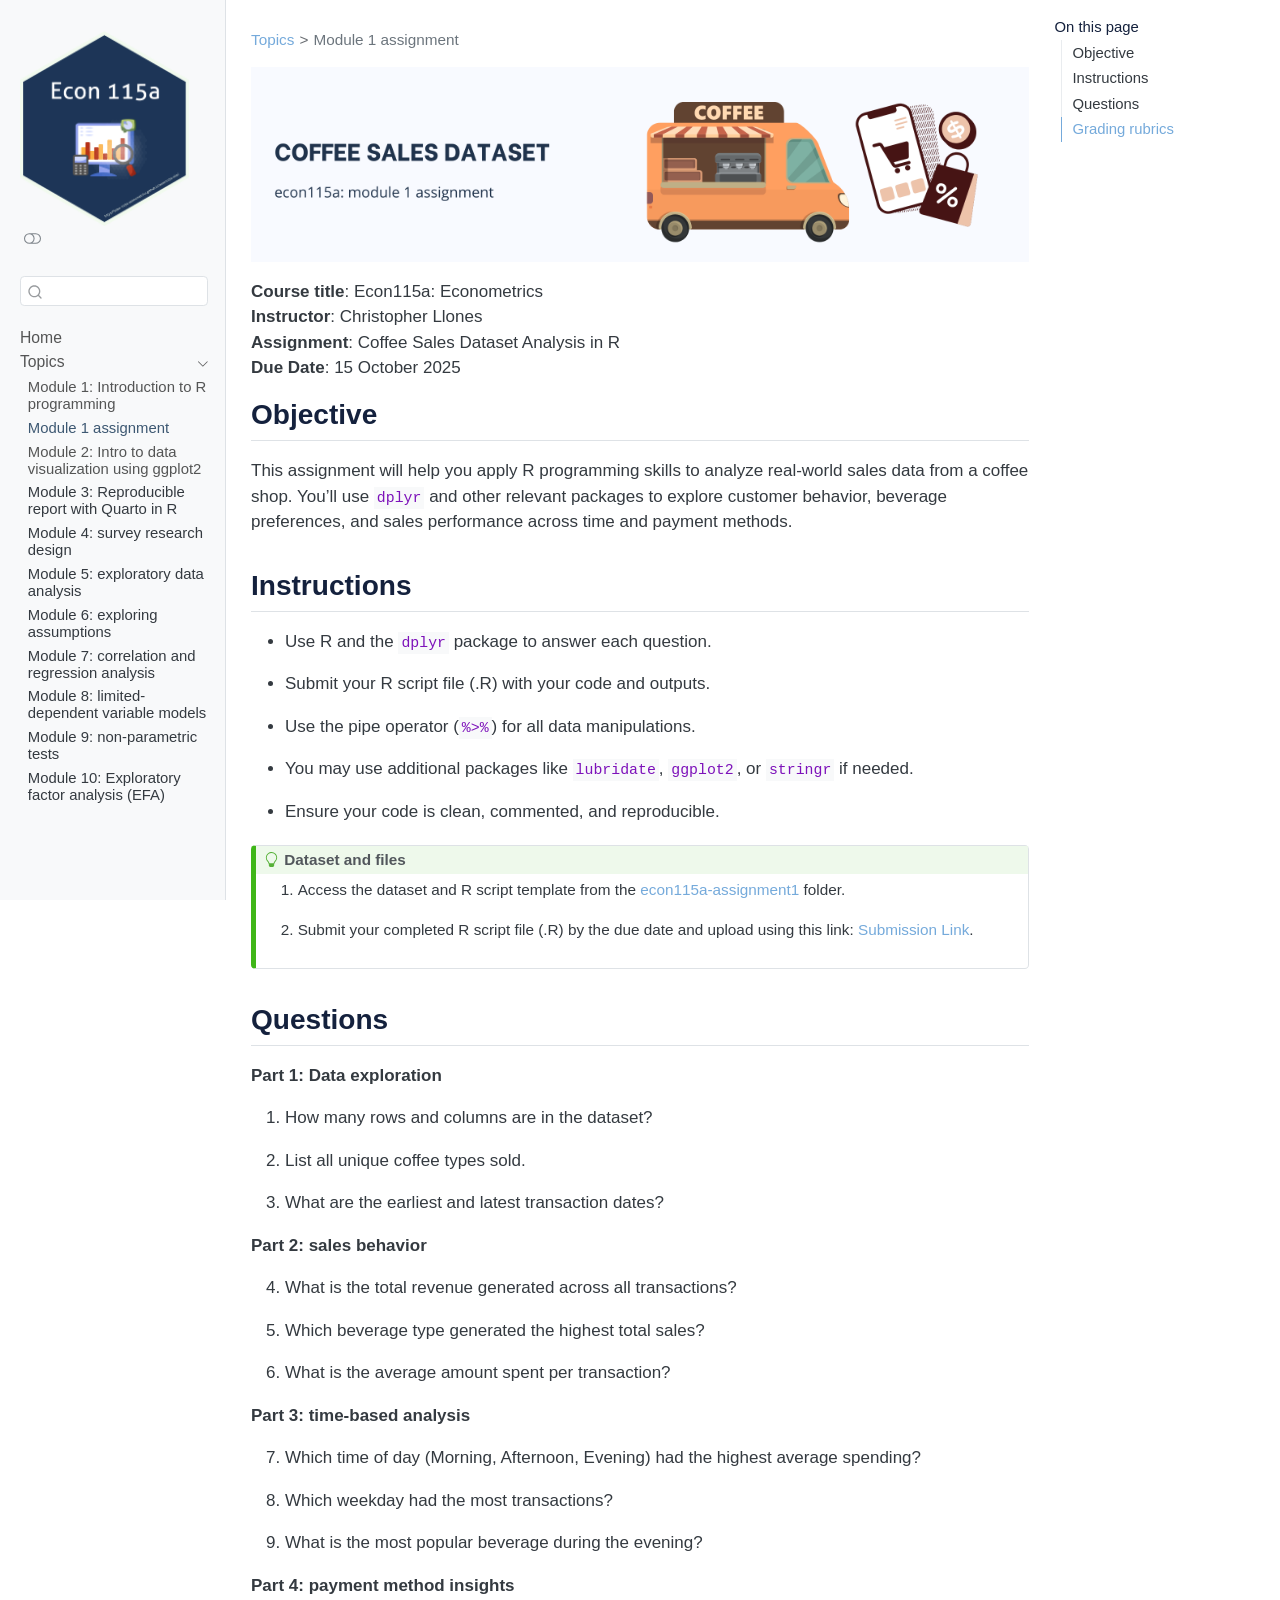
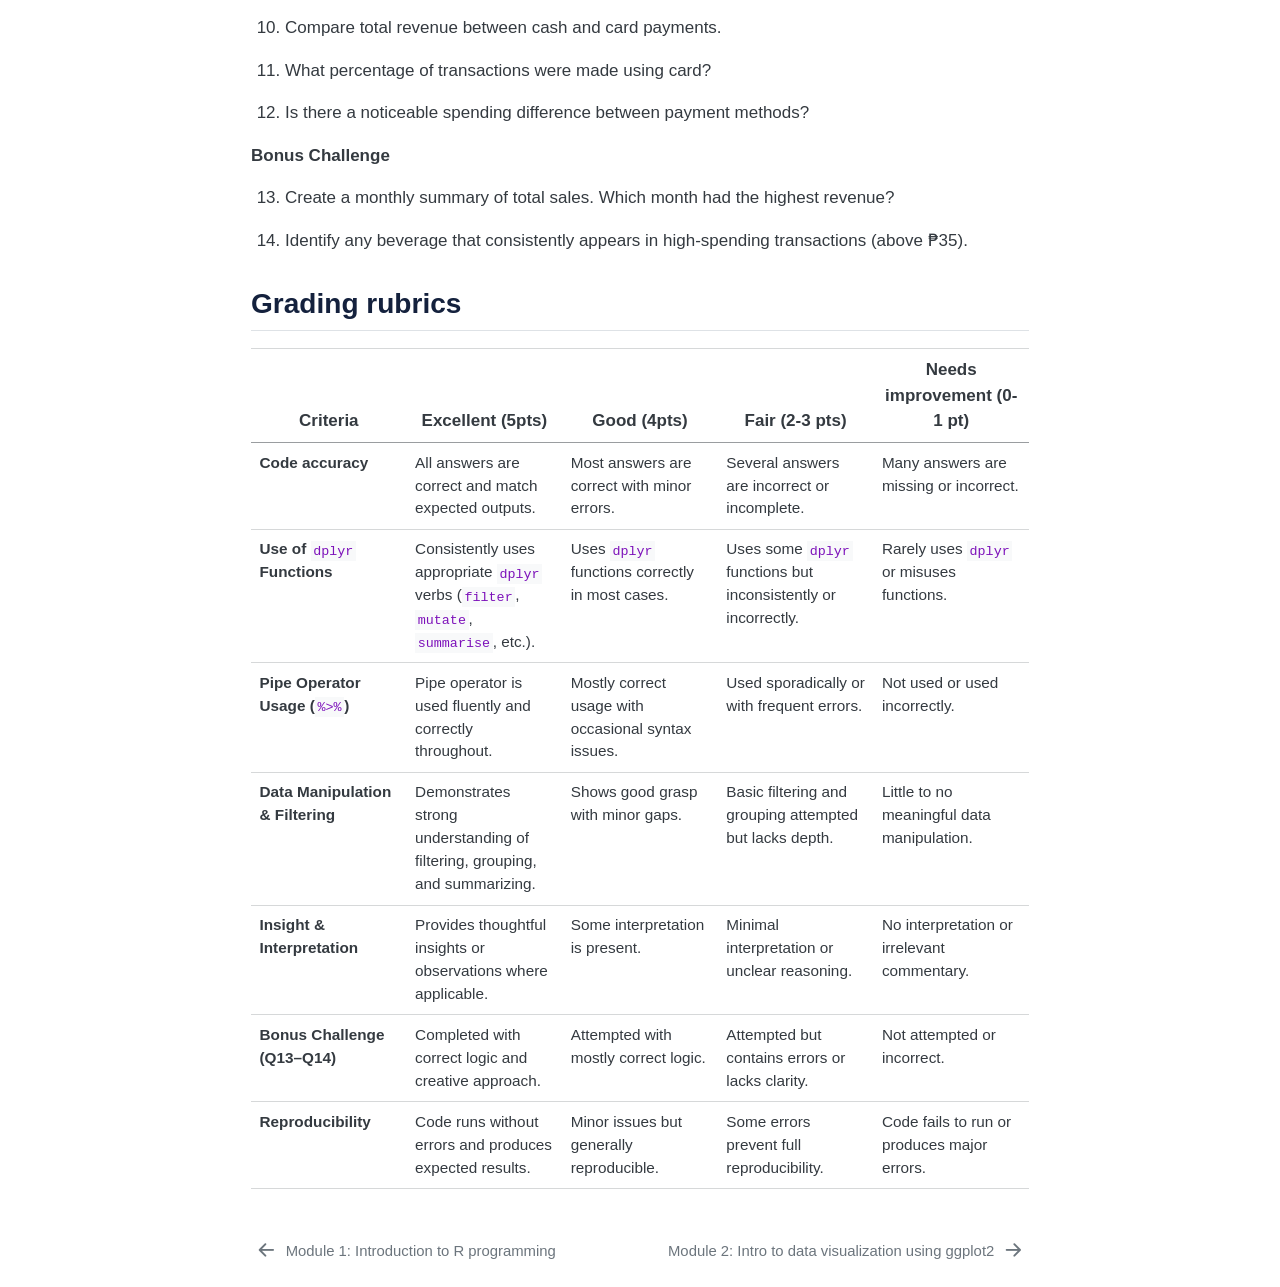
==== commit 56e45310: "assignment folder linked" ====
--- a/docs/01-assignment1-coffee-sales.html
+++ b/docs/01-assignment1-coffee-sales.html
@@ -385,7 +385,7 @@
 </div>
 <div class="callout-body-container callout-body">
 <ol type="1">
-<li><p>Access the dataset and R script template from the <a href="https://drive.google.com/drive/folders/1F6hD1r-roRAdwbJiM7tzIdOsZFpW36mX?usp=sharing">agec211-assignment1</a> folder.</p></li>
+<li><p>Access the dataset and R script template from the <a href="https://drive.google.com/drive/folders/1eOdlTs4Rwh67kf8hfMv1fYl0xxrH4FRm?usp=sharing">econ115a-assignment1</a> folder.</p></li>
 <li><p>Submit your completed R script file (.R) by the due date and upload using this link: <a href="">Submission Link</a>.</p></li>
 </ol>
 </div>
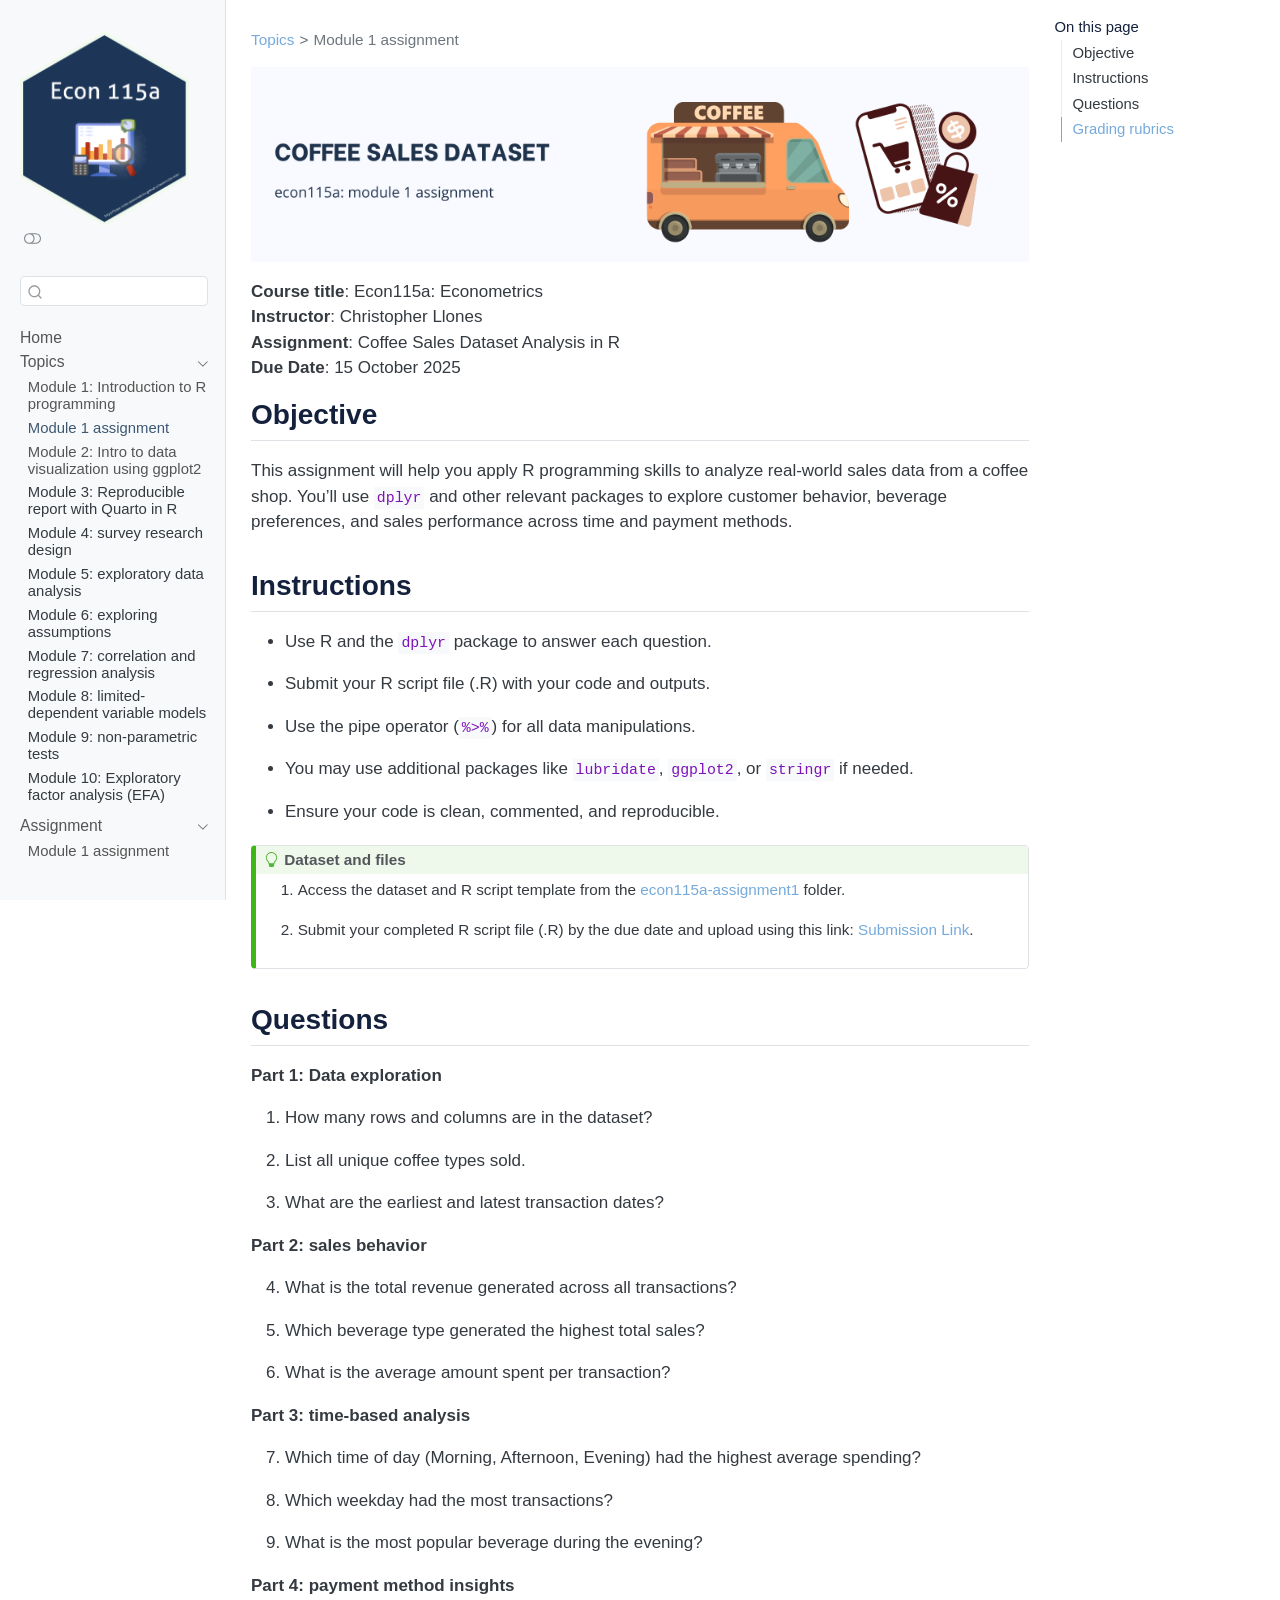
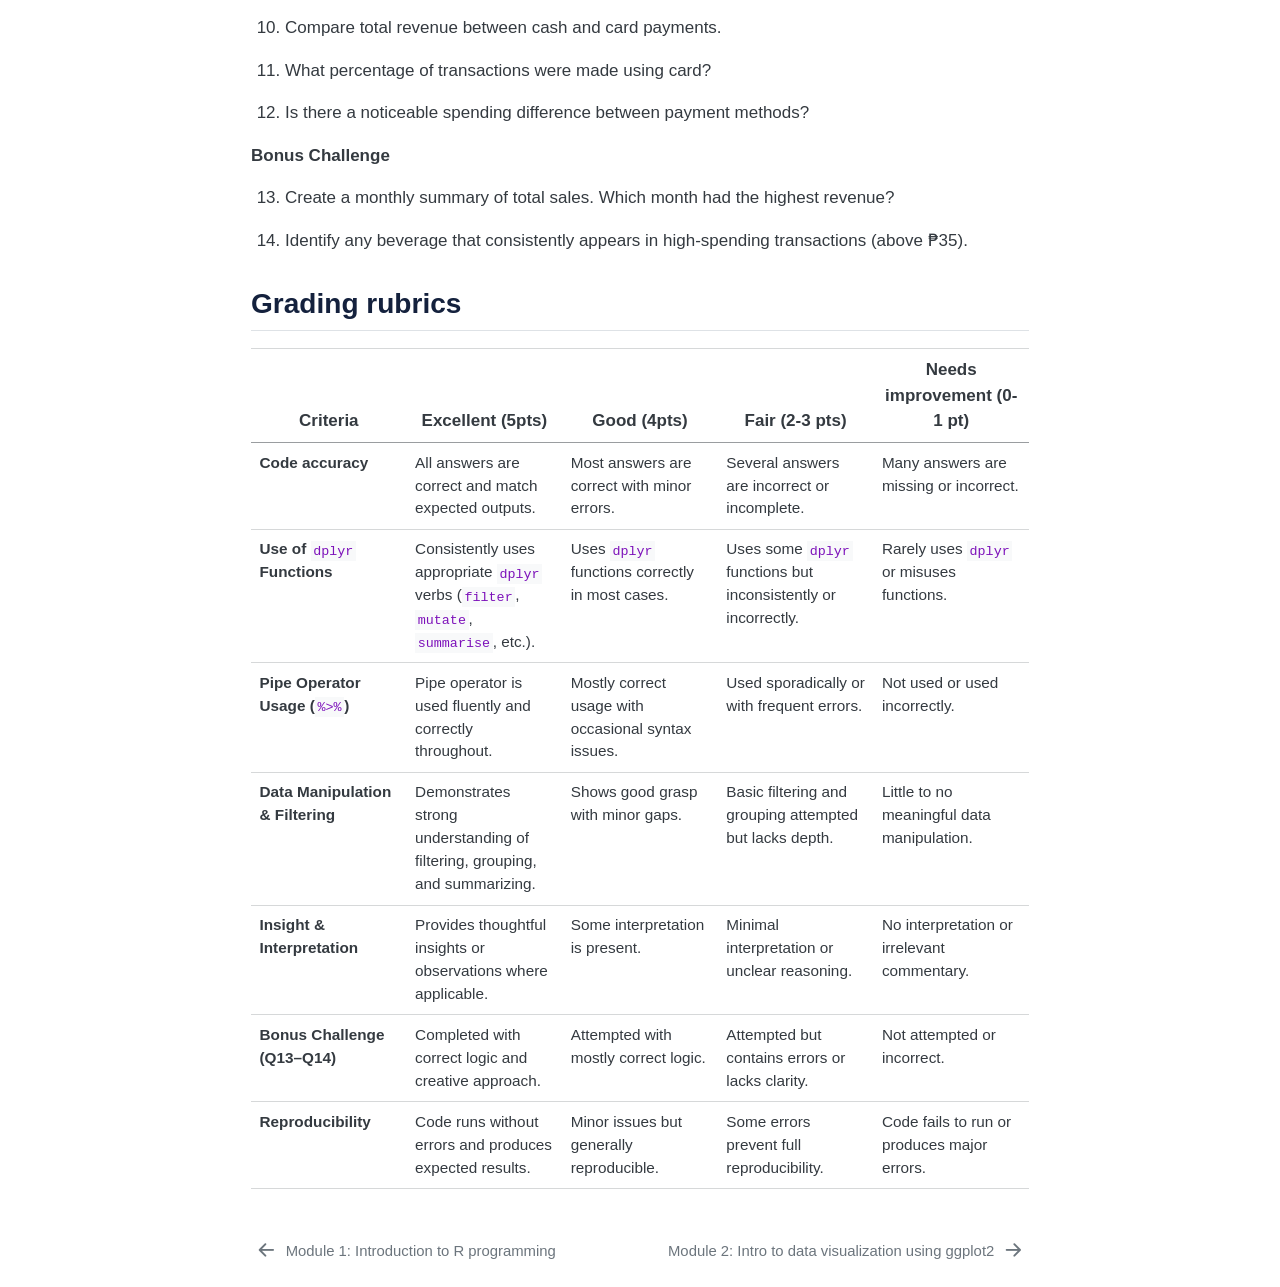
==== commit ff3e0529: "submnission link added" ====
--- a/docs/01-assignment1-coffee-sales.html
+++ b/docs/01-assignment1-coffee-sales.html
@@ -335,6 +335,23 @@
   </li>
       </ul>
   </li>
+        <li class="sidebar-item sidebar-item-section">
+      <div class="sidebar-item-container"> 
+            <a class="sidebar-item-text sidebar-link text-start" data-bs-toggle="collapse" data-bs-target="#quarto-sidebar-section-2" role="navigation" aria-expanded="true">
+ <span class="menu-text">Assignment</span></a>
+          <a class="sidebar-item-toggle text-start" data-bs-toggle="collapse" data-bs-target="#quarto-sidebar-section-2" role="navigation" aria-expanded="true" aria-label="Toggle section">
+            <i class="bi bi-chevron-right ms-2"></i>
+          </a> 
+      </div>
+      <ul id="quarto-sidebar-section-2" class="collapse list-unstyled sidebar-section depth1 show">  
+          <li class="sidebar-item">
+  <div class="sidebar-item-container"> 
+  <a href="./01-assignment1-coffee-sales.html" class="sidebar-item-text sidebar-link">
+ <span class="menu-text">Module 1 assignment</span></a>
+  </div>
+</li>
+      </ul>
+  </li>
     </ul>
     </div>
 </nav>
@@ -386,7 +403,7 @@
 <div class="callout-body-container callout-body">
 <ol type="1">
 <li><p>Access the dataset and R script template from the <a href="https://drive.google.com/drive/folders/1eOdlTs4Rwh67kf8hfMv1fYl0xxrH4FRm?usp=sharing">econ115a-assignment1</a> folder.</p></li>
-<li><p>Submit your completed R script file (.R) by the due date and upload using this link: <a href="">Submission Link</a>.</p></li>
+<li><p>Submit your completed R script file (.R) by the due date and upload using this link: <a href="https://forms.gle/o4e5StvEm5VBbH3J7">Submission Link</a>.</p></li>
 </ol>
 </div>
 </div>
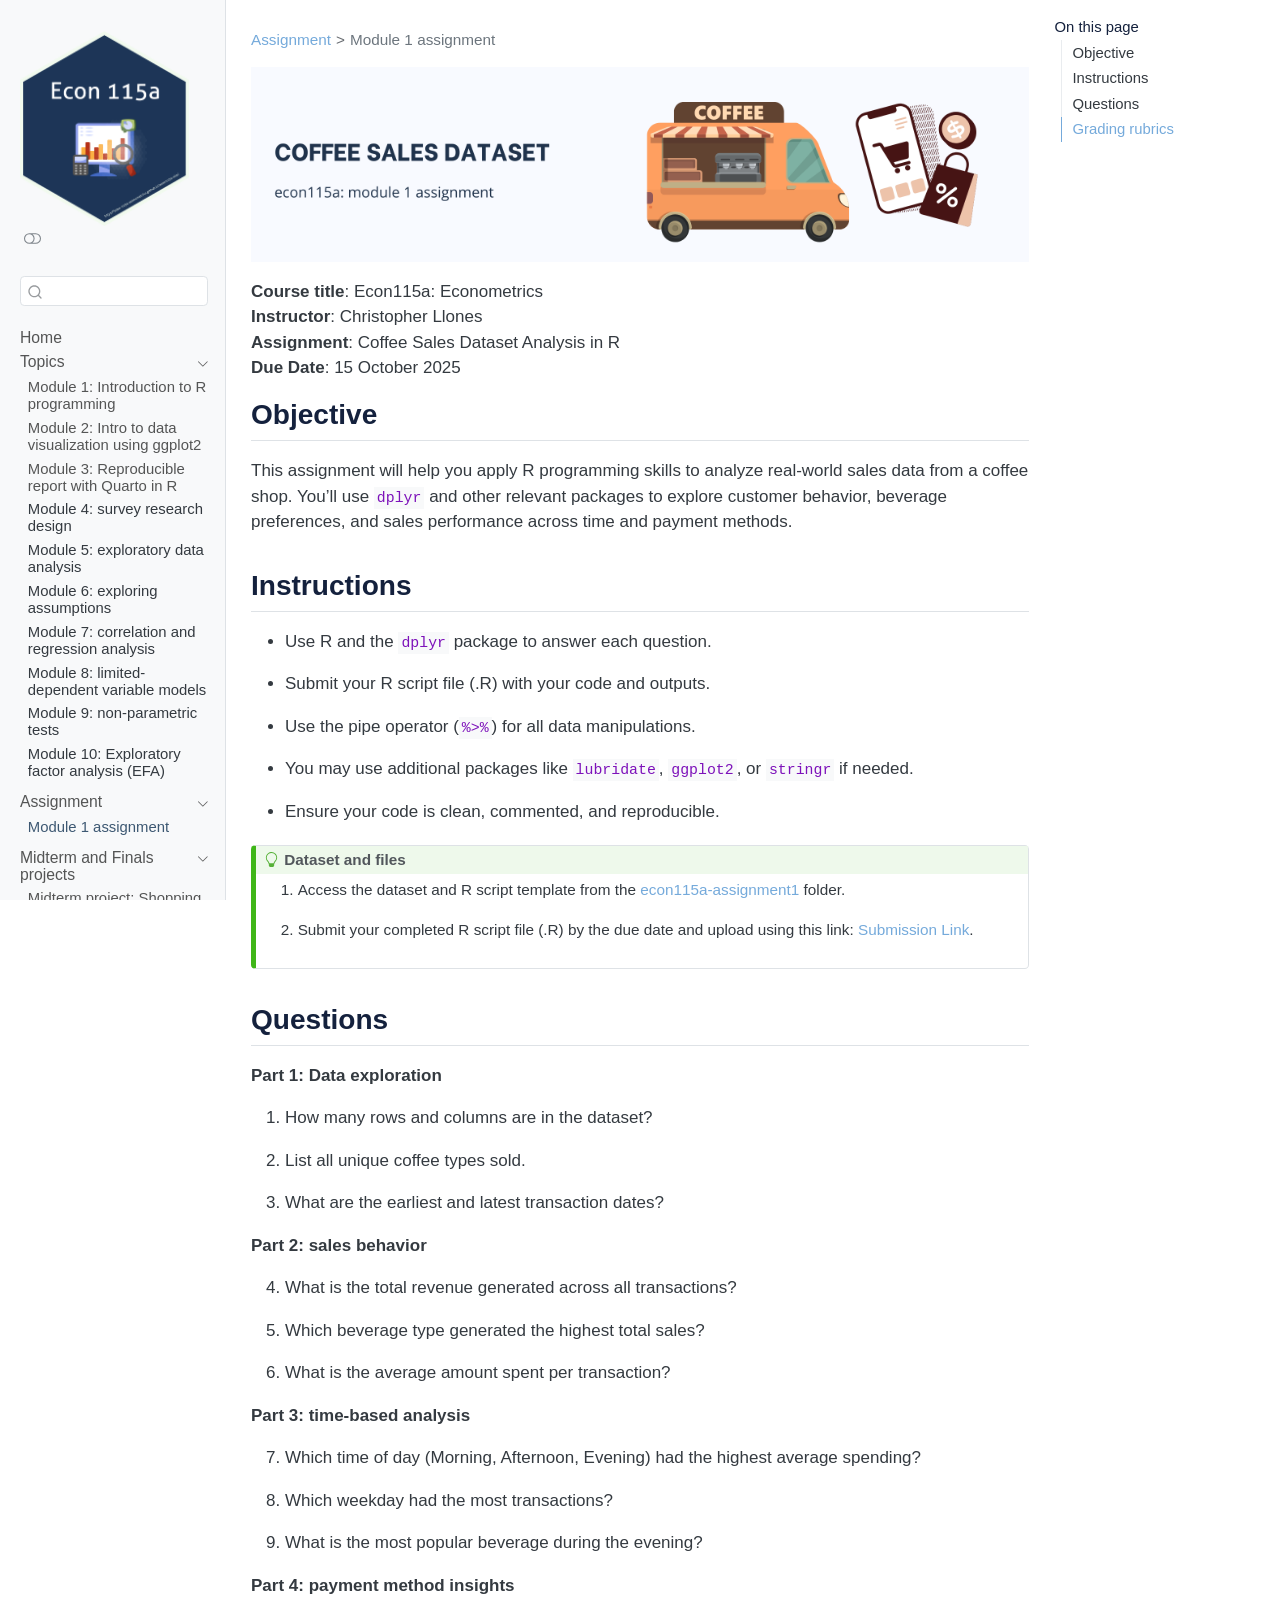
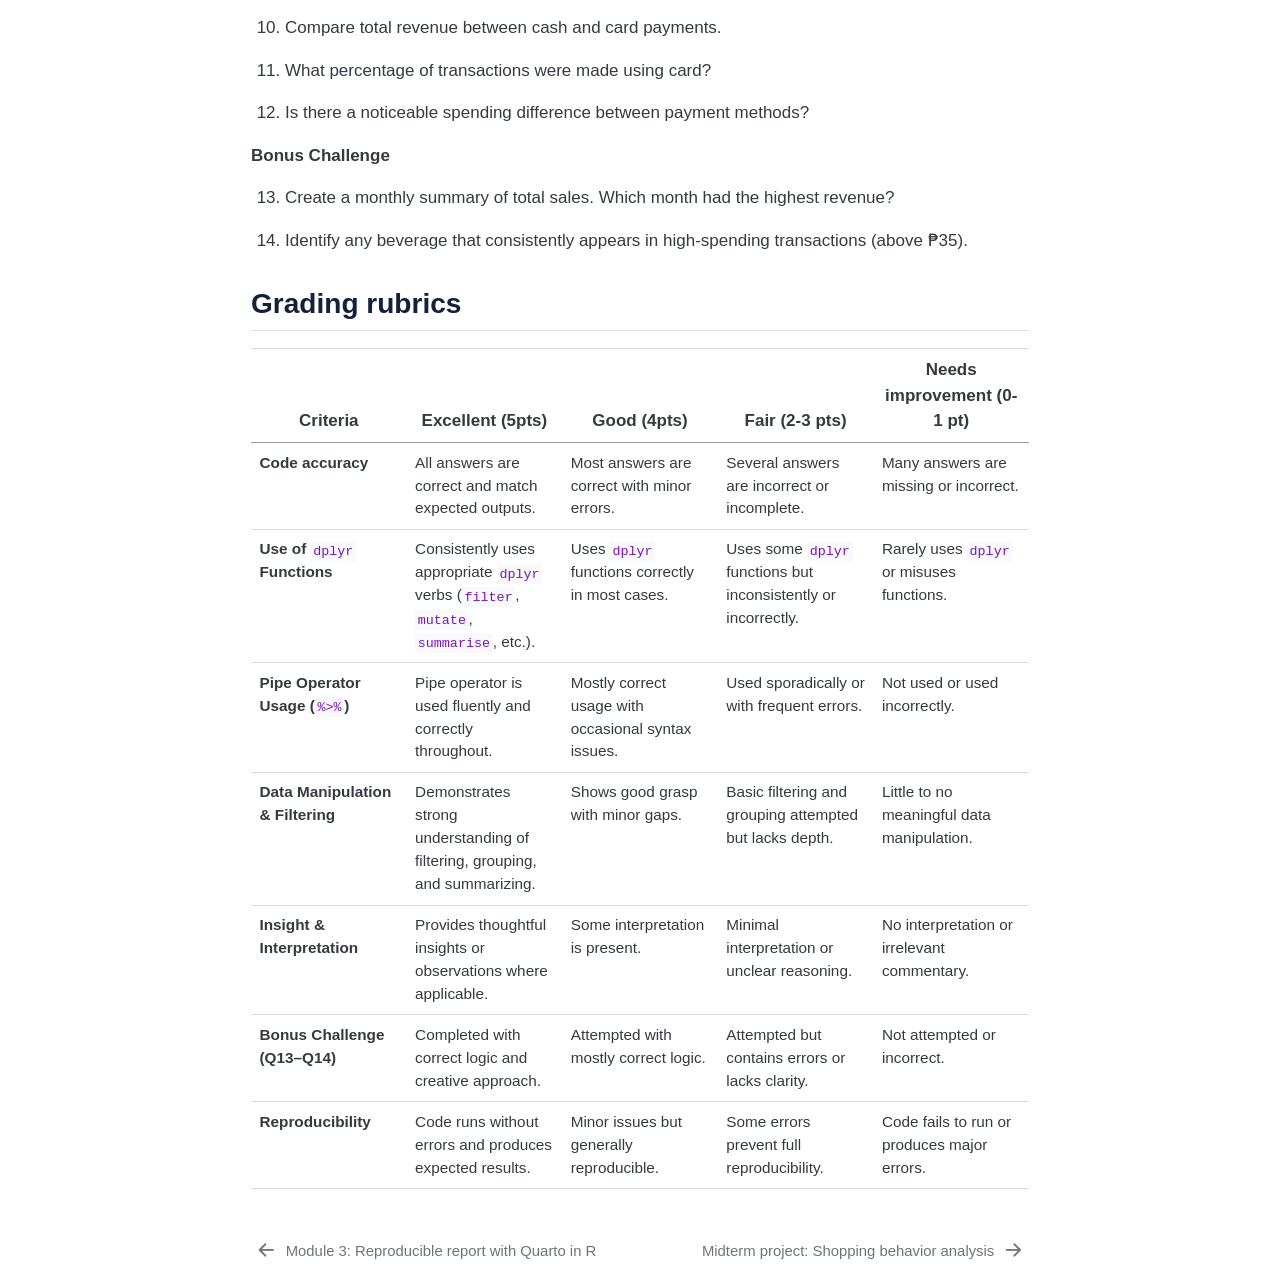
==== commit d7454125: "removed assignment and add link to module 3" ====
--- a/docs/01-assignment1-coffee-sales.html
+++ b/docs/01-assignment1-coffee-sales.html
@@ -29,8 +29,8 @@
 <script src="site_libs/quarto-search/fuse.min.js"></script>
 <script src="site_libs/quarto-search/quarto-search.js"></script>
 <meta name="quarto:offset" content="./">
-<link href="./m2-intro-data-viz-ggplot.html" rel="next">
-<link href="./m1-intro-r.html" rel="prev">
+<link href="./term-01-midterm-project.html" rel="next">
+<link href="./m3-reproducible-quarto.html" rel="prev">
 <link href="./plot/econ115a-hex-logo.png" rel="icon" type="image/png">
 <script src="site_libs/quarto-html/quarto.js" type="module"></script>
 <script src="site_libs/quarto-html/tabsets/tabsets.js" type="module"></script>
@@ -248,7 +248,7 @@
       <button type="button" class="quarto-btn-toggle btn" data-bs-toggle="collapse" role="button" data-bs-target=".quarto-sidebar-collapse-item" aria-controls="quarto-sidebar" aria-expanded="false" aria-label="Toggle sidebar navigation" onclick="if (window.quartoToggleHeadroom) { window.quartoToggleHeadroom(); }">
         <i class="bi bi-layout-text-sidebar-reverse"></i>
       </button>
-        <nav class="quarto-page-breadcrumbs" aria-label="breadcrumb"><ol class="breadcrumb"><li class="breadcrumb-item"><a href="./m1-intro-r.html">Topics</a></li><li class="breadcrumb-item"><a href="./01-assignment1-coffee-sales.html">Module 1 assignment</a></li></ol></nav>
+        <nav class="quarto-page-breadcrumbs" aria-label="breadcrumb"><ol class="breadcrumb"><li class="breadcrumb-item"><a href="./01-assignment1-coffee-sales.html">Assignment</a></li><li class="breadcrumb-item"><a href="./01-assignment1-coffee-sales.html">Module 1 assignment</a></li></ol></nav>
         <a class="flex-grow-1" role="navigation" data-bs-toggle="collapse" data-bs-target=".quarto-sidebar-collapse-item" aria-controls="quarto-sidebar" aria-expanded="false" aria-label="Toggle sidebar navigation" onclick="if (window.quartoToggleHeadroom) { window.quartoToggleHeadroom(); }">      
         </a>
       <button type="button" class="btn quarto-search-button" aria-label="Search" onclick="window.quartoOpenSearch();">
@@ -299,19 +299,16 @@
 </li>
           <li class="sidebar-item">
   <div class="sidebar-item-container"> 
-  <a href="./01-assignment1-coffee-sales.html" class="sidebar-item-text sidebar-link active">
- <span class="menu-text">Module 1 assignment</span></a>
-  </div>
-</li>
-          <li class="sidebar-item">
-  <div class="sidebar-item-container"> 
   <a href="./m2-intro-data-viz-ggplot.html" class="sidebar-item-text sidebar-link">
  <span class="menu-text">Module 2: Intro to data visualization using ggplot2</span></a>
   </div>
 </li>
           <li class="sidebar-item">
- <span class="menu-text">Module 3: Reproducible report with Quarto in R</span>
-  </li>
+  <div class="sidebar-item-container"> 
+  <a href="./m3-reproducible-quarto.html" class="sidebar-item-text sidebar-link">
+ <span class="menu-text">Module 3: Reproducible report with Quarto in R</span></a>
+  </div>
+</li>
           <li class="sidebar-item">
  <span class="menu-text">Module 4: survey research design</span>
   </li>
@@ -346,8 +343,25 @@
       <ul id="quarto-sidebar-section-2" class="collapse list-unstyled sidebar-section depth1 show">  
           <li class="sidebar-item">
   <div class="sidebar-item-container"> 
-  <a href="./01-assignment1-coffee-sales.html" class="sidebar-item-text sidebar-link">
+  <a href="./01-assignment1-coffee-sales.html" class="sidebar-item-text sidebar-link active">
  <span class="menu-text">Module 1 assignment</span></a>
+  </div>
+</li>
+      </ul>
+  </li>
+        <li class="sidebar-item sidebar-item-section">
+      <div class="sidebar-item-container"> 
+            <a class="sidebar-item-text sidebar-link text-start" data-bs-toggle="collapse" data-bs-target="#quarto-sidebar-section-3" role="navigation" aria-expanded="true">
+ <span class="menu-text">Midterm and Finals projects</span></a>
+          <a class="sidebar-item-toggle text-start" data-bs-toggle="collapse" data-bs-target="#quarto-sidebar-section-3" role="navigation" aria-expanded="true" aria-label="Toggle section">
+            <i class="bi bi-chevron-right ms-2"></i>
+          </a> 
+      </div>
+      <ul id="quarto-sidebar-section-3" class="collapse list-unstyled sidebar-section depth1 show">  
+          <li class="sidebar-item">
+  <div class="sidebar-item-container"> 
+  <a href="./term-01-midterm-project.html" class="sidebar-item-text sidebar-link">
+ <span class="menu-text">Midterm project: Shopping behavior analysis</span></a>
   </div>
 </li>
       </ul>
@@ -370,7 +384,7 @@
 </nav>
     </div>
 <!-- main -->
-<main class="content" id="quarto-document-content"><header id="title-block-header" class="quarto-title-block"><nav class="quarto-page-breadcrumbs quarto-title-breadcrumbs d-none d-lg-block" aria-label="breadcrumb"><ol class="breadcrumb"><li class="breadcrumb-item"><a href="./m1-intro-r.html">Topics</a></li><li class="breadcrumb-item"><a href="./01-assignment1-coffee-sales.html">Module 1 assignment</a></li></ol></nav></header>
+<main class="content" id="quarto-document-content"><header id="title-block-header" class="quarto-title-block"><nav class="quarto-page-breadcrumbs quarto-title-breadcrumbs d-none d-lg-block" aria-label="breadcrumb"><ol class="breadcrumb"><li class="breadcrumb-item"><a href="./01-assignment1-coffee-sales.html">Assignment</a></li><li class="breadcrumb-item"><a href="./01-assignment1-coffee-sales.html">Module 1 assignment</a></li></ol></nav></header>
 
 
 
@@ -930,13 +944,13 @@
   </script>
 <nav class="page-navigation">
   <div class="nav-page nav-page-previous">
-      <a href="./m1-intro-r.html" class="pagination-link" aria-label="Module 1: Introduction to R programming">
-        <i class="bi bi-arrow-left-short"></i> <span class="nav-page-text">Module 1: Introduction to R programming</span>
+      <a href="./m3-reproducible-quarto.html" class="pagination-link" aria-label="Module 3: Reproducible report with Quarto in R">
+        <i class="bi bi-arrow-left-short"></i> <span class="nav-page-text">Module 3: Reproducible report with Quarto in R</span>
       </a>          
   </div>
   <div class="nav-page nav-page-next">
-      <a href="./m2-intro-data-viz-ggplot.html" class="pagination-link" aria-label="Module 2: Intro to data visualization using ggplot2">
-        <span class="nav-page-text">Module 2: Intro to data visualization using ggplot2</span> <i class="bi bi-arrow-right-short"></i>
+      <a href="./term-01-midterm-project.html" class="pagination-link" aria-label="Midterm project: Shopping behavior analysis">
+        <span class="nav-page-text">Midterm project: Shopping behavior analysis</span> <i class="bi bi-arrow-right-short"></i>
       </a>
   </div>
 </nav>
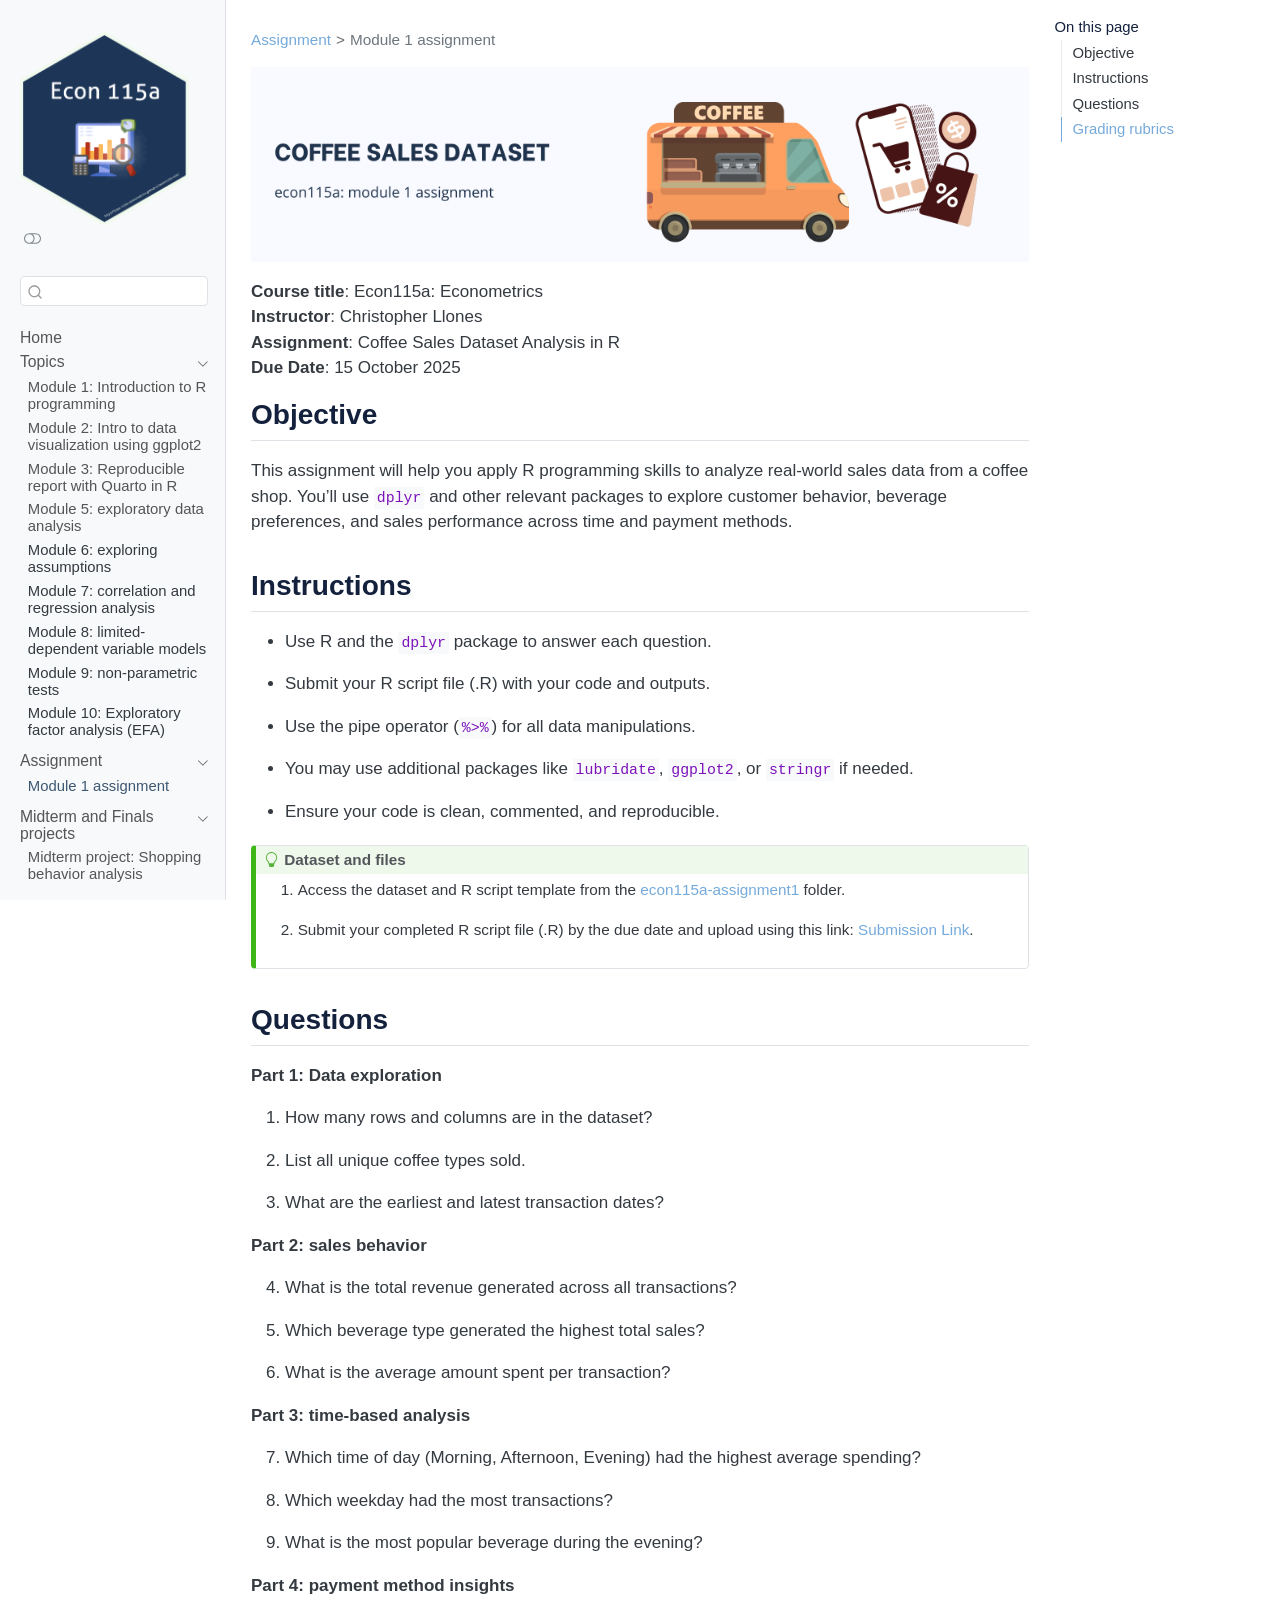
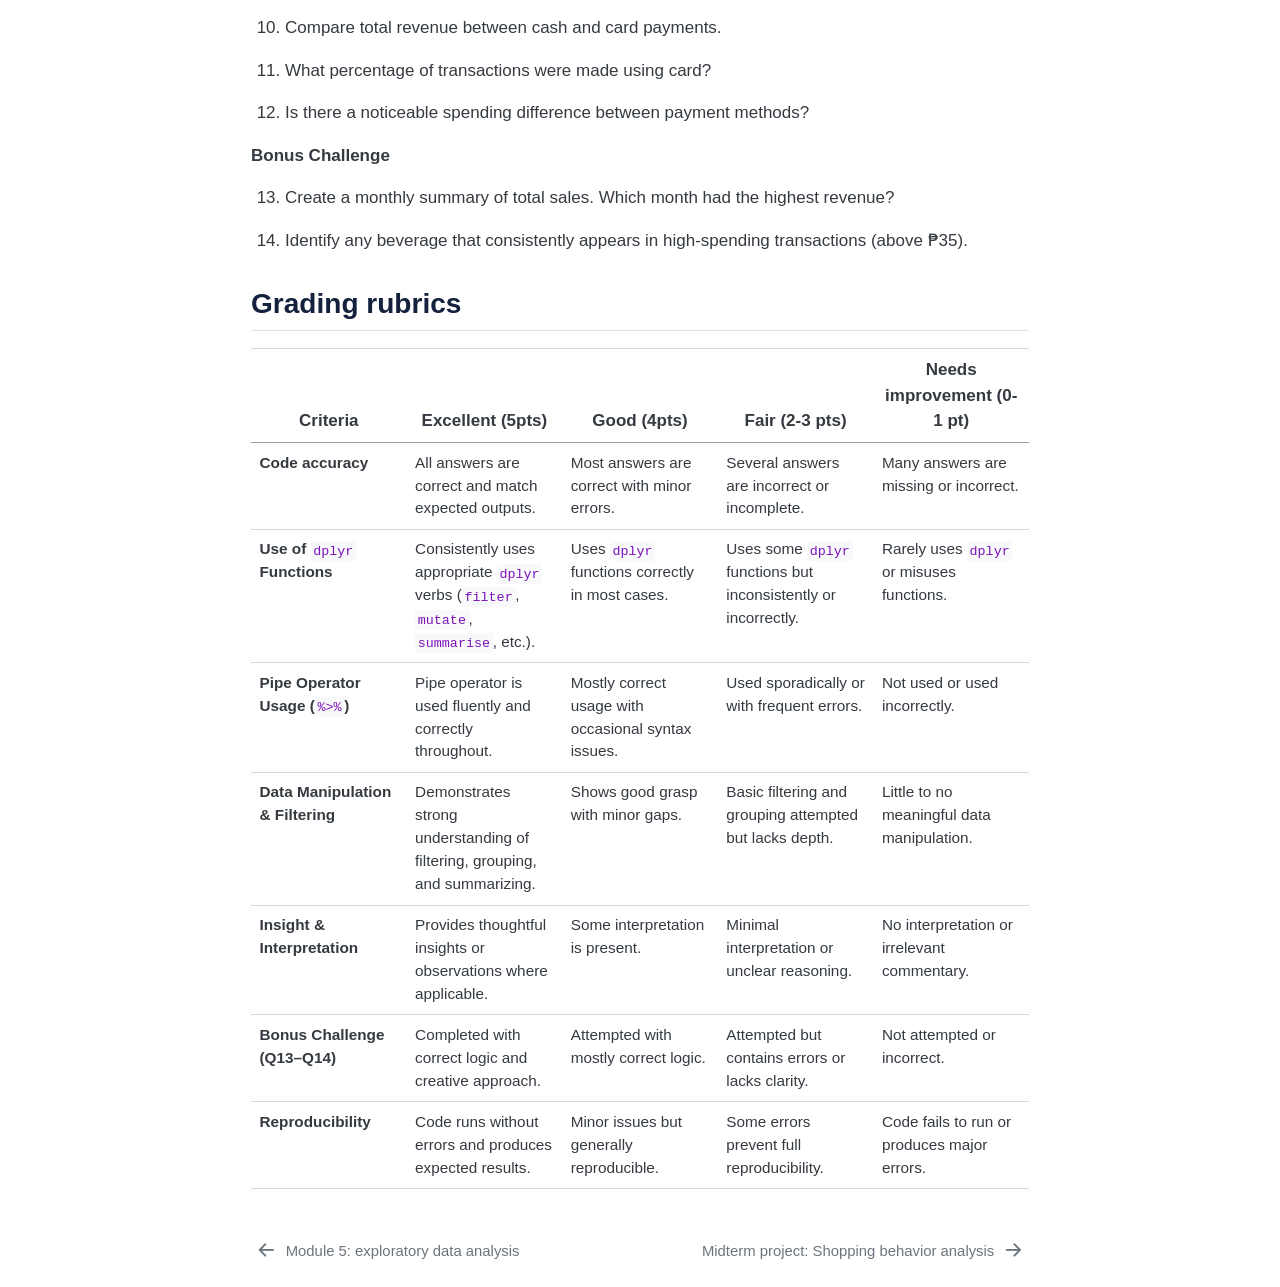
==== commit 9a81dbea: "module number reordered" ====
--- a/docs/01-assignment1-coffee-sales.html
+++ b/docs/01-assignment1-coffee-sales.html
@@ -30,7 +30,7 @@
 <script src="site_libs/quarto-search/quarto-search.js"></script>
 <meta name="quarto:offset" content="./">
 <link href="./term-01-midterm-project.html" rel="next">
-<link href="./m3-reproducible-quarto.html" rel="prev">
+<link href="./m5-exploratory-data-analysis.html" rel="prev">
 <link href="./plot/econ115a-hex-logo.png" rel="icon" type="image/png">
 <script src="site_libs/quarto-html/quarto.js" type="module"></script>
 <script src="site_libs/quarto-html/tabsets/tabsets.js" type="module"></script>
@@ -310,11 +310,11 @@
   </div>
 </li>
           <li class="sidebar-item">
- <span class="menu-text">Module 4: survey research design</span>
-  </li>
-          <li class="sidebar-item">
- <span class="menu-text">Module 5: exploratory data analysis</span>
-  </li>
+  <div class="sidebar-item-container"> 
+  <a href="./m5-exploratory-data-analysis.html" class="sidebar-item-text sidebar-link">
+ <span class="menu-text">Module 5: exploratory data analysis</span></a>
+  </div>
+</li>
           <li class="sidebar-item">
  <span class="menu-text">Module 6: exploring assumptions</span>
   </li>
@@ -944,8 +944,8 @@
   </script>
 <nav class="page-navigation">
   <div class="nav-page nav-page-previous">
-      <a href="./m3-reproducible-quarto.html" class="pagination-link" aria-label="Module 3: Reproducible report with Quarto in R">
-        <i class="bi bi-arrow-left-short"></i> <span class="nav-page-text">Module 3: Reproducible report with Quarto in R</span>
+      <a href="./m5-exploratory-data-analysis.html" class="pagination-link" aria-label="Module 5: exploratory data analysis">
+        <i class="bi bi-arrow-left-short"></i> <span class="nav-page-text">Module 5: exploratory data analysis</span>
       </a>          
   </div>
   <div class="nav-page nav-page-next">
